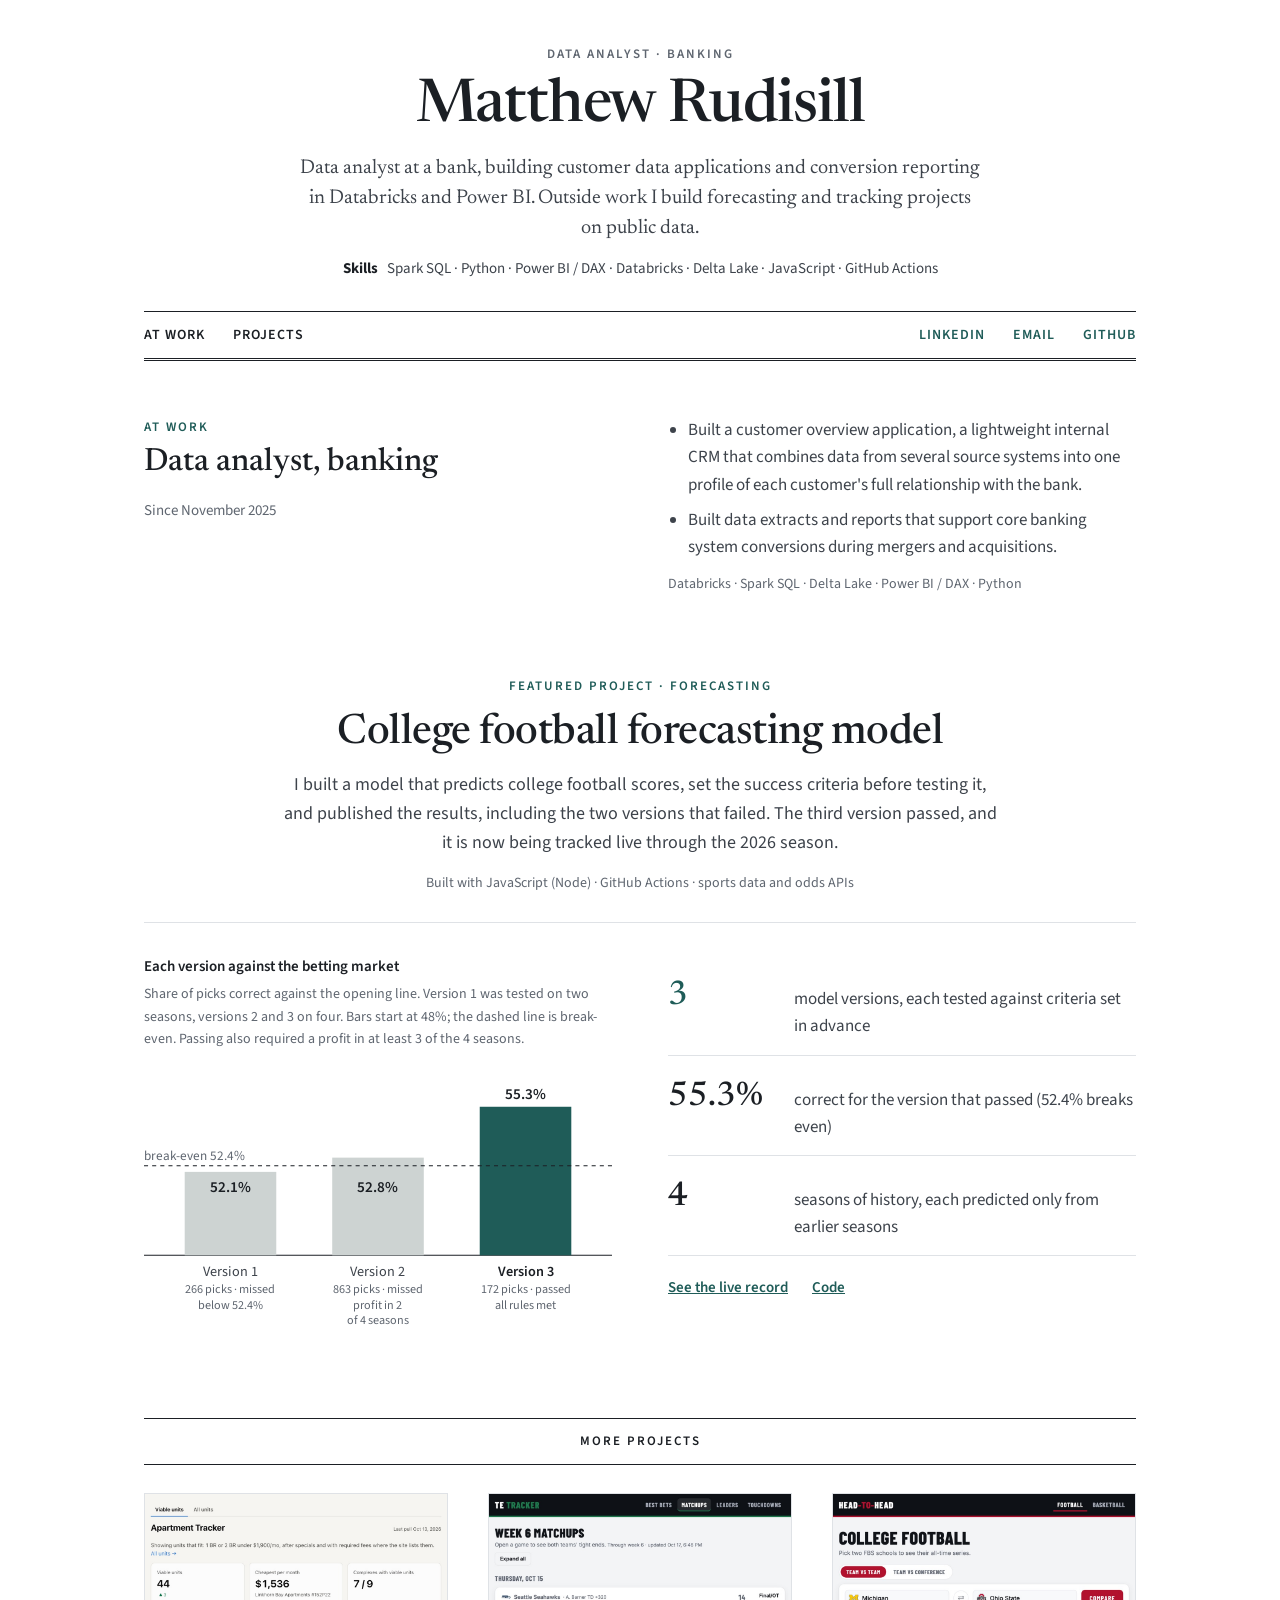
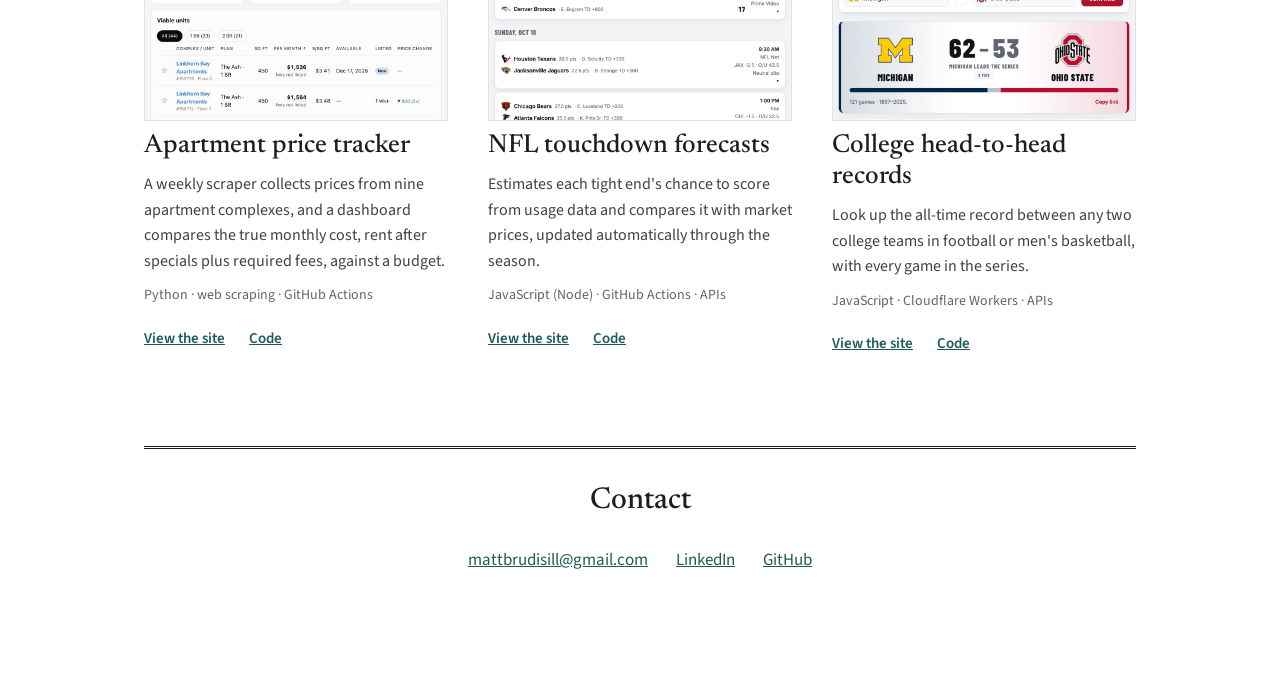
==== index.html @ 1d8e4a9b "feat(featured): link cfb-picks to its live record Co-Authored-By: Claude Opus 5.5 <noreply@anthropic" ====
<!doctype html>
<html lang="en">
<head>
  <meta charset="utf-8">
  <meta name="viewport" content="width=device-width, initial-scale=1">
  <title>Matthew Rudisill · Data analyst</title>
  <meta name="description" content="Matthew Rudisill, data analyst in banking. Spark SQL, Python, Power BI, Databricks and Delta Lake, plus forecasting and data projects built on public data.">
  <link rel="icon" href="favicon.svg" type="image/svg+xml">
  <link rel="preconnect" href="https://fonts.googleapis.com">
  <link rel="preconnect" href="https://fonts.gstatic.com" crossorigin>
  <link rel="stylesheet" href="https://fonts.googleapis.com/css2?family=Newsreader:opsz,wght@6..72,400;6..72,500&family=Source+Sans+3:wght@400;600&display=swap">
  <link rel="stylesheet" href="style.css">
</head>
<body>
  <div class="wrap">
    <header class="masthead" id="top">
      <p class="label">Data analyst · Banking</p>
      <h1>Matthew Rudisill</h1>
      <p class="lede">Data analyst at a bank, building customer data applications and conversion reporting in Databricks and Power BI. Outside work I build forecasting and tracking projects on public data.</p>
      <p class="skills"><strong>Skills</strong> Spark SQL · Python · Power BI / DAX · Databricks · Delta Lake · JavaScript · GitHub Actions</p>
      <nav class="bar-nav" aria-label="Main">
        <div class="sections">
          <a href="#work">At work</a>
          <a href="#featured">Projects</a>
        </div>
        <div class="contact-links">
          <a href="https://www.linkedin.com/in/matthew-rudisill/">LinkedIn</a>
          <a href="mailto:mattbrudisill@gmail.com">Email</a>
          <a href="https://github.com/mattrudy13">GitHub</a>
        </div>
      </nav>
    </header>

    <main>
      <section class="work" id="work">
        <div class="work-head">
          <p class="label accent">At work</p>
          <h2>Data analyst, banking</h2>
          <p class="stack">Since November 2025</p>
        </div>
        <div>
          <ul>
            <li>Built a customer overview application, a lightweight internal CRM that combines data from several source systems into one profile of each customer's full relationship with the bank.</li>
            <li>Built data extracts and reports that support core banking system conversions during mergers and acquisitions.</li>
          </ul>
          <p class="stack">Databricks · Spark SQL · Delta Lake · Power BI / DAX · Python</p>
        </div>
      </section>

      <section class="featured" id="featured">
        <div class="featured-head">
          <p class="label accent">Featured project · forecasting</p>
          <h2>College football forecasting model</h2>
          <p>I built a model that predicts college football scores, set the success criteria before testing it, and published the results, including the two versions that failed. The third version passed, and it is now being tracked live through the 2026 season.</p>
          <p class="stack">Built with JavaScript (Node) · GitHub Actions · sports data and odds APIs</p>
        </div>

        <div class="featured-body">
          <figure>
            <figcaption>Each version against the betting market</figcaption>
            <p class="chart-note">Share of picks correct against the opening line. Version 1 was tested on two seasons, versions 2 and 3 on four. Bars start at 48%; the dashed line is break-even. Passing also required a profit in at least 3 of the 4 seasons.</p>
            <!-- Bar heights: 20 px per percentage point above 48%, from a baseline at y=190. -->
            <svg class="chart" viewBox="0 0 460 262" width="100%" role="img" aria-label="Bar chart: version 1 52.1 percent on 266 picks, missed for falling below 52.4 percent. Version 2 52.8 percent on 863 picks, missed for a profit in only 2 of 4 seasons. Version 3 55.3 percent on 172 picks, passed. Break-even is 52.4 percent.">
              <line class="axis" x1="0" y1="190" x2="460" y2="190"></line>
              <rect class="missed" x="40" y="108" width="90" height="82"></rect>
              <rect class="missed" x="185" y="94" width="90" height="96"></rect>
              <rect class="passed" x="330" y="44" width="90" height="146"></rect>
              <line class="even" x1="0" y1="102" x2="460" y2="102"></line>
              <text class="note" x="0" y="96">break-even 52.4%</text>
              <text class="val" x="85" y="128" text-anchor="middle">52.1%</text>
              <text class="val" x="230" y="128" text-anchor="middle">52.8%</text>
              <text class="val" x="375" y="36" text-anchor="middle">55.3%</text>
              <text class="name" x="85" y="210" text-anchor="middle">Version 1</text>
              <text class="name" x="230" y="210" text-anchor="middle">Version 2</text>
              <text class="name on" x="375" y="210" text-anchor="middle">Version 3</text>
              <text class="sub" x="85" y="227" text-anchor="middle">266 picks · missed</text>
              <text class="sub" x="230" y="227" text-anchor="middle">863 picks · missed</text>
              <text class="sub" x="375" y="227" text-anchor="middle">172 picks · passed</text>
              <text class="sub" x="85" y="243" text-anchor="middle">below 52.4%</text>
              <text class="sub" x="230" y="243" text-anchor="middle">profit in 2</text>
              <text class="sub" x="230" y="258" text-anchor="middle">of 4 seasons</text>
              <text class="sub" x="375" y="243" text-anchor="middle">all rules met</text>
            </svg>
          </figure>
          <div>
            <ul class="facts">
              <li><b>3</b><span>model versions, each tested against criteria set in advance</span></li>
              <li><b>55.3%</b><span>correct for the version that passed (52.4% breaks even)</span></li>
              <li><b>4</b><span>seasons of history, each predicted only from earlier seasons</span></li>
            </ul>
            <div class="links">
              <a href="https://mattrudy13.github.io/cfb-picks/">See the live record</a>
              <a href="https://github.com/mattrudy13/cfb-picks">Code</a>
            </div>
          </div>
        </div>
      </section>

      <section class="projects" id="projects">
        <h2 class="label rule-title">More projects</h2>
        <div class="cards">
          <article class="card">
            <a class="shot" href="https://mattrudy13.github.io/apartments/"><img src="img/apartments.jpg" width="1000" height="750" loading="lazy" alt="Apartment tracker dashboard listing units under budget, cheapest first"></a>
            <h3>Apartment price tracker</h3>
            <p>A weekly scraper collects prices from nine apartment complexes, and a dashboard compares the true monthly cost, rent after specials plus required fees, against a budget.</p>
            <p class="stack">Python · web scraping · GitHub Actions</p>
            <div class="links">
              <a href="https://mattrudy13.github.io/apartments/">View the site</a>
              <a href="https://github.com/mattrudy13/apartments">Code</a>
            </div>
          </article>

          <article class="card">
            <a class="shot" href="https://mattrudy13.github.io/te-tracker/"><img src="img/te-tracker.jpg" width="1000" height="750" loading="lazy" alt="NFL matchups page with each game's tight ends and kickoff details"></a>
            <h3>NFL touchdown forecasts</h3>
            <p>Estimates each tight end's chance to score from usage data and compares it with market prices, updated automatically through the season.</p>
            <p class="stack">JavaScript (Node) · GitHub Actions · APIs</p>
            <div class="links">
              <a href="https://mattrudy13.github.io/te-tracker/">View the site</a>
              <a href="https://github.com/mattrudy13/te-tracker">Code</a>
            </div>
          </article>

          <article class="card">
            <a class="shot" href="https://mattrudy13.github.io/h2h/"><img src="img/h2h.jpg" width="1000" height="750" loading="lazy" alt="Michigan vs Ohio State all-time series: Michigan leads 62–53 with 6 ties"></a>
            <h3>College head-to-head records</h3>
            <p>Look up the all-time record between any two college teams in football or men's basketball, with every game in the series.</p>
            <p class="stack">JavaScript · Cloudflare Workers · APIs</p>
            <div class="links">
              <a href="https://mattrudy13.github.io/h2h/">View the site</a>
              <a href="https://github.com/mattrudy13/h2h">Code</a>
            </div>
          </article>
        </div>
      </section>

      <section class="contact" id="contact">
        <h2>Contact</h2>
        <div class="links">
          <a href="mailto:mattbrudisill@gmail.com">mattbrudisill@gmail.com</a>
          <a href="https://www.linkedin.com/in/matthew-rudisill/">LinkedIn</a>
          <a href="https://github.com/mattrudy13">GitHub</a>
        </div>
      </section>
    </main>
  </div>
</body>
</html>
---- style.css ----
/* Shared styles. "Masthead" direction (picked from mockups on 2026-10-17): white page, Newsreader
   serif for the name and headings, Source Sans 3 for body text, one deep green accent. Light only:
   the page is aimed at recruiters, and the dark versions read as too "techy". */

:root {
  --bg: #ffffff;
  --fg: #1b1f24;
  --body: #3d434b;
  --muted: #5f6670;
  --line: #dfe2e6;
  --bar: #cdd3d2;
  --shot-bg: #f1f3f3;
  --accent: #1f5c58;
  --accent-hover: #123c39;
  --serif: "Newsreader", Georgia, "Times New Roman", serif;
  --sans: "Source Sans 3", -apple-system, BlinkMacSystemFont, "Segoe UI", sans-serif;
}

* { box-sizing: border-box; }
html { -webkit-text-size-adjust: 100%; scroll-behavior: smooth; }
body { margin: 0; background: var(--bg); color: var(--fg); font-family: var(--sans); font-size: 17px; line-height: 1.6; }
a { color: var(--accent); }
a:hover { color: var(--accent-hover); }
img { display: block; max-width: 100%; height: auto; }
.wrap { max-width: 1040px; margin: 0 auto; padding: 0 24px; }

.label { margin: 0; font-size: 13px; font-weight: 600; letter-spacing: 2px; text-transform: uppercase; color: var(--muted); }
.label.accent { color: var(--accent); }
.links { display: flex; flex-wrap: wrap; gap: 0 24px; font-size: 15px; font-weight: 600; }
.links a { padding: 10px 0; }
.stack { margin: 0; font-size: 14px; color: var(--muted); }

/* ---- Masthead ---- */
.masthead { padding-top: 44px; display: flex; flex-direction: column; align-items: center; gap: 12px; text-align: center; }
h1 { margin: 0; font-family: var(--serif); font-size: 60px; line-height: 1; font-weight: 500; letter-spacing: -1.2px; }
.lede { margin: 4px 0 0; max-width: 680px; font-family: var(--serif); font-size: 20px; line-height: 1.5; color: var(--body); }
.skills { margin: 2px 0 0; max-width: 760px; font-size: 15px; color: var(--body); }
.skills strong { color: var(--fg); margin-right: 6px; }
.bar-nav { margin-top: 18px; width: 100%; display: flex; flex-wrap: wrap; justify-content: space-between; border-top: 1px solid var(--fg); border-bottom: 3px double var(--fg); font-size: 14px; font-weight: 600; letter-spacing: 1px; text-transform: uppercase; }
.bar-nav div { display: flex; flex-wrap: wrap; }
.bar-nav a { padding: 12px 14px; text-decoration: none; }
.bar-nav .sections a { color: var(--fg); }
.bar-nav .sections a:first-child { padding-left: 0; }
.bar-nav .contact-links a:last-child { padding-right: 0; }

main { padding: 56px 0 96px; display: flex; flex-direction: column; gap: 80px; }
h2 { margin: 0; font-family: var(--serif); font-weight: 500; }
h3 { margin: 0; font-family: var(--serif); font-size: 26px; line-height: 1.2; font-weight: 500; }

/* ---- At work ---- */
.work { display: grid; grid-template-columns: repeat(auto-fit, minmax(280px, 1fr)); gap: 16px 56px; }
.work-head { display: flex; flex-direction: column; gap: 6px; }
.work h2 { font-size: 32px; line-height: 1.15; }
.work-head .stack { font-size: 15px; }
.work ul { margin: 0; padding-left: 20px; display: flex; flex-direction: column; gap: 8px; color: var(--body); }
.work .stack { margin-top: 12px; }

/* ---- Featured project ---- */
.featured { display: flex; flex-direction: column; gap: 28px; }
.featured-head { display: flex; flex-direction: column; align-items: center; gap: 14px; text-align: center; }
.featured h2 { max-width: 820px; font-size: 42px; line-height: 1.12; letter-spacing: -0.5px; }
.featured-head p:not(.label):not(.stack) { margin: 0; max-width: 720px; font-size: 18px; color: var(--body); }
.featured-head .stack { font-size: 14px; color: var(--muted); }
.featured-body { display: grid; grid-template-columns: repeat(auto-fit, minmax(300px, 1fr)); gap: 32px 56px; align-items: start; border-top: 1px solid var(--line); padding-top: 32px; }
figure { margin: 0; }
figcaption { font-size: 15px; font-weight: 600; }
.chart-note { margin: 4px 0 12px; font-size: 14px; color: var(--muted); }
.chart text { font-family: var(--sans); }
.chart .axis, .chart .even { stroke: var(--fg); }
.chart .even { stroke-dasharray: 4 4; }
.chart .missed { fill: var(--bar); }
.chart .passed { fill: var(--accent); }
.chart .val { fill: var(--fg); font-size: 15px; font-weight: 600; }
.chart .name { fill: var(--body); font-size: 14px; }
.chart .name.on { fill: var(--fg); font-weight: 600; }
.chart .sub { fill: var(--muted); font-size: 12px; }
.chart .note { fill: var(--muted); font-size: 13px; }
.facts { margin: 0; padding: 0; list-style: none; }
.facts li { display: flex; align-items: baseline; gap: 16px; padding: 14px 0; border-bottom: 1px solid var(--line); color: var(--body); }
.facts b { flex: 0 0 110px; font-family: var(--serif); font-size: 34px; font-weight: 500; color: var(--fg); }
.facts li:first-child b { color: var(--accent); }
.featured-body .links { padding-top: 10px; }

/* ---- More projects ---- */
.projects { display: flex; flex-direction: column; gap: 28px; }
.rule-title { text-align: center; border-top: 1px solid var(--fg); border-bottom: 1px solid var(--fg); padding: 12px 0; font-family: var(--sans); color: var(--fg); }
.cards { display: grid; grid-template-columns: repeat(auto-fit, minmax(260px, 1fr)); gap: 40px; }
.card { display: flex; flex-direction: column; gap: 10px; }
.card p { margin: 0; }
.card > p:not(.stack) { font-size: 16px; color: var(--body); }
.shot { display: block; aspect-ratio: 4 / 3; overflow: hidden; background: var(--shot-bg); border: 1px solid var(--line); }
.shot img { width: 100%; height: 100%; object-fit: cover; object-position: top; }

/* ---- Contact ---- */
.contact { border-top: 3px double var(--fg); padding-top: 28px; display: flex; flex-direction: column; align-items: center; gap: 12px; text-align: center; }
.contact h2 { font-size: 30px; }
.contact .links { justify-content: center; font-size: 17px; font-weight: 400; gap: 4px 28px; }

@media (max-width: 640px) {
  .masthead { padding-top: 32px; }
  h1 { font-size: 42px; }
  .lede { font-size: 18px; }
  .bar-nav { justify-content: center; }
  .bar-nav .sections a:first-child { padding-left: 14px; }
  .bar-nav .contact-links a:last-child { padding-right: 14px; }
  main { padding-top: 44px; gap: 64px; }
  .featured h2 { font-size: 32px; }
  .facts b { flex-basis: 90px; font-size: 28px; }
}
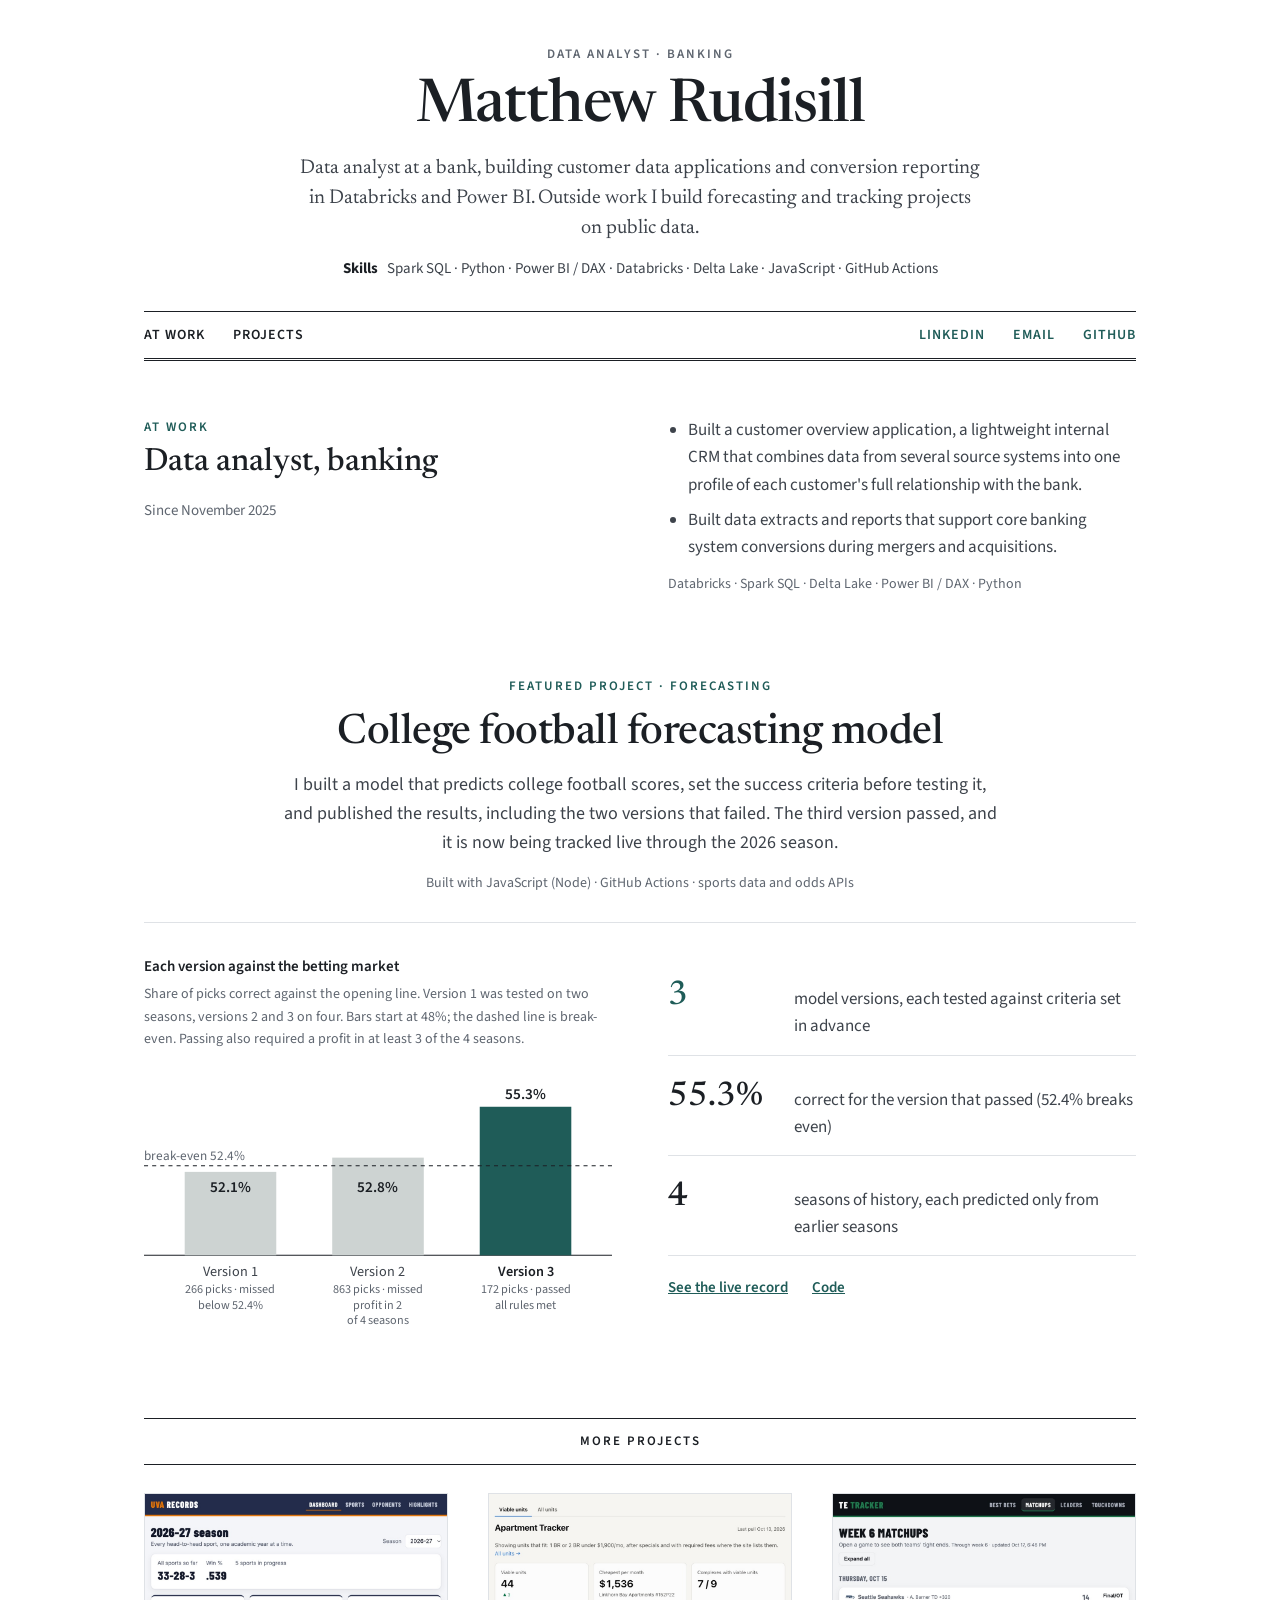
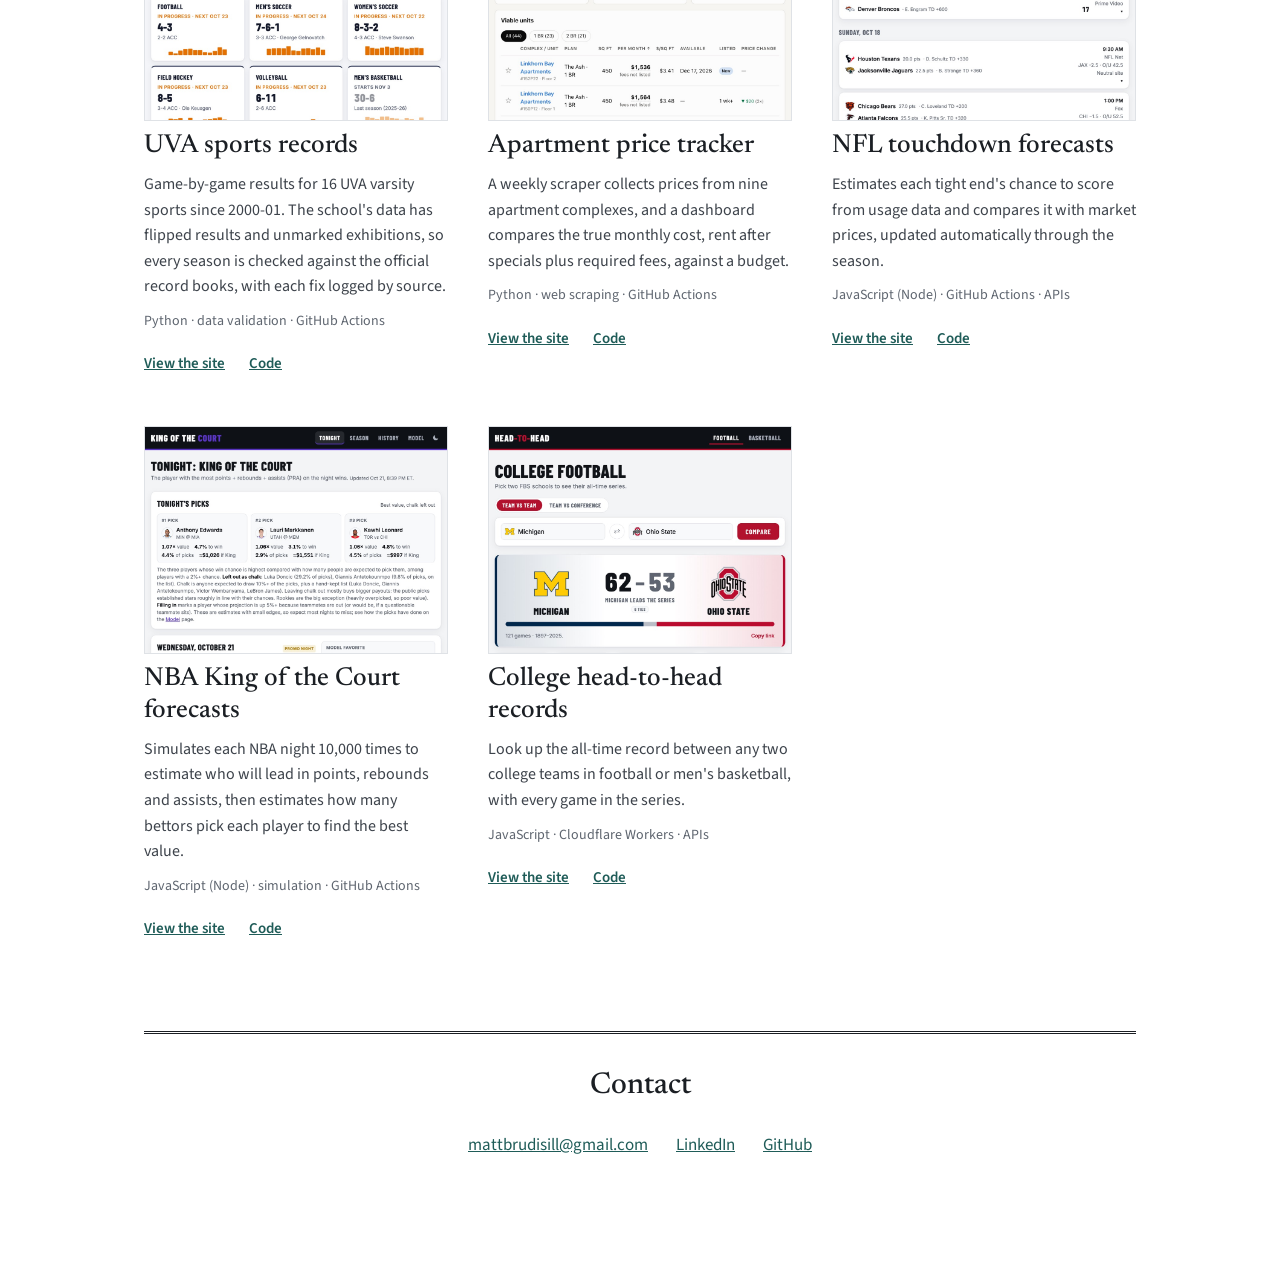
==== commit 3a7eaf90: "feat(projects): add uva records and kotc cards uva-records leads the cards because its record-book r" ====
--- a/index.html
+++ b/index.html
@@ -100,6 +100,17 @@
         <h2 class="label rule-title">More projects</h2>
         <div class="cards">
           <article class="card">
+            <a class="shot" href="https://mattrudy13.github.io/uva-records/"><img src="img/uva-records.jpg" width="1000" height="750" loading="lazy" alt="UVA Records dashboard for the 2026-27 season: the all-sports record and a card per sport with its record and win chart"></a>
+            <h3>UVA sports records</h3>
+            <p>Game-by-game results for 16 UVA varsity sports since 2000-01. The school's data has flipped results and unmarked exhibitions, so every season is checked against the official record books, with each fix logged by source.</p>
+            <p class="stack">Python · data validation · GitHub Actions</p>
+            <div class="links">
+              <a href="https://mattrudy13.github.io/uva-records/">View the site</a>
+              <a href="https://github.com/mattrudy13/uva-records">Code</a>
+            </div>
+          </article>
+
+          <article class="card">
             <a class="shot" href="https://mattrudy13.github.io/apartments/"><img src="img/apartments.jpg" width="1000" height="750" loading="lazy" alt="Apartment tracker dashboard listing units under budget, cheapest first"></a>
             <h3>Apartment price tracker</h3>
             <p>A weekly scraper collects prices from nine apartment complexes, and a dashboard compares the true monthly cost, rent after specials plus required fees, against a budget.</p>
@@ -118,6 +129,17 @@
             <div class="links">
               <a href="https://mattrudy13.github.io/te-tracker/">View the site</a>
               <a href="https://github.com/mattrudy13/te-tracker">Code</a>
+            </div>
+          </article>
+
+          <article class="card">
+            <a class="shot" href="https://mattrudy13.github.io/kotc-tracker/"><img src="img/kotc-tracker.jpg" width="1000" height="750" loading="lazy" alt="King of the Court page showing the night's top three value picks with each player's win chance and share of picks"></a>
+            <h3>NBA King of the Court forecasts</h3>
+            <p>Simulates each NBA night 10,000 times to estimate who will lead in points, rebounds and assists, then estimates how many bettors pick each player to find the best value.</p>
+            <p class="stack">JavaScript (Node) · simulation · GitHub Actions</p>
+            <div class="links">
+              <a href="https://mattrudy13.github.io/kotc-tracker/">View the site</a>
+              <a href="https://github.com/mattrudy13/kotc-tracker">Code</a>
             </div>
           </article>
 
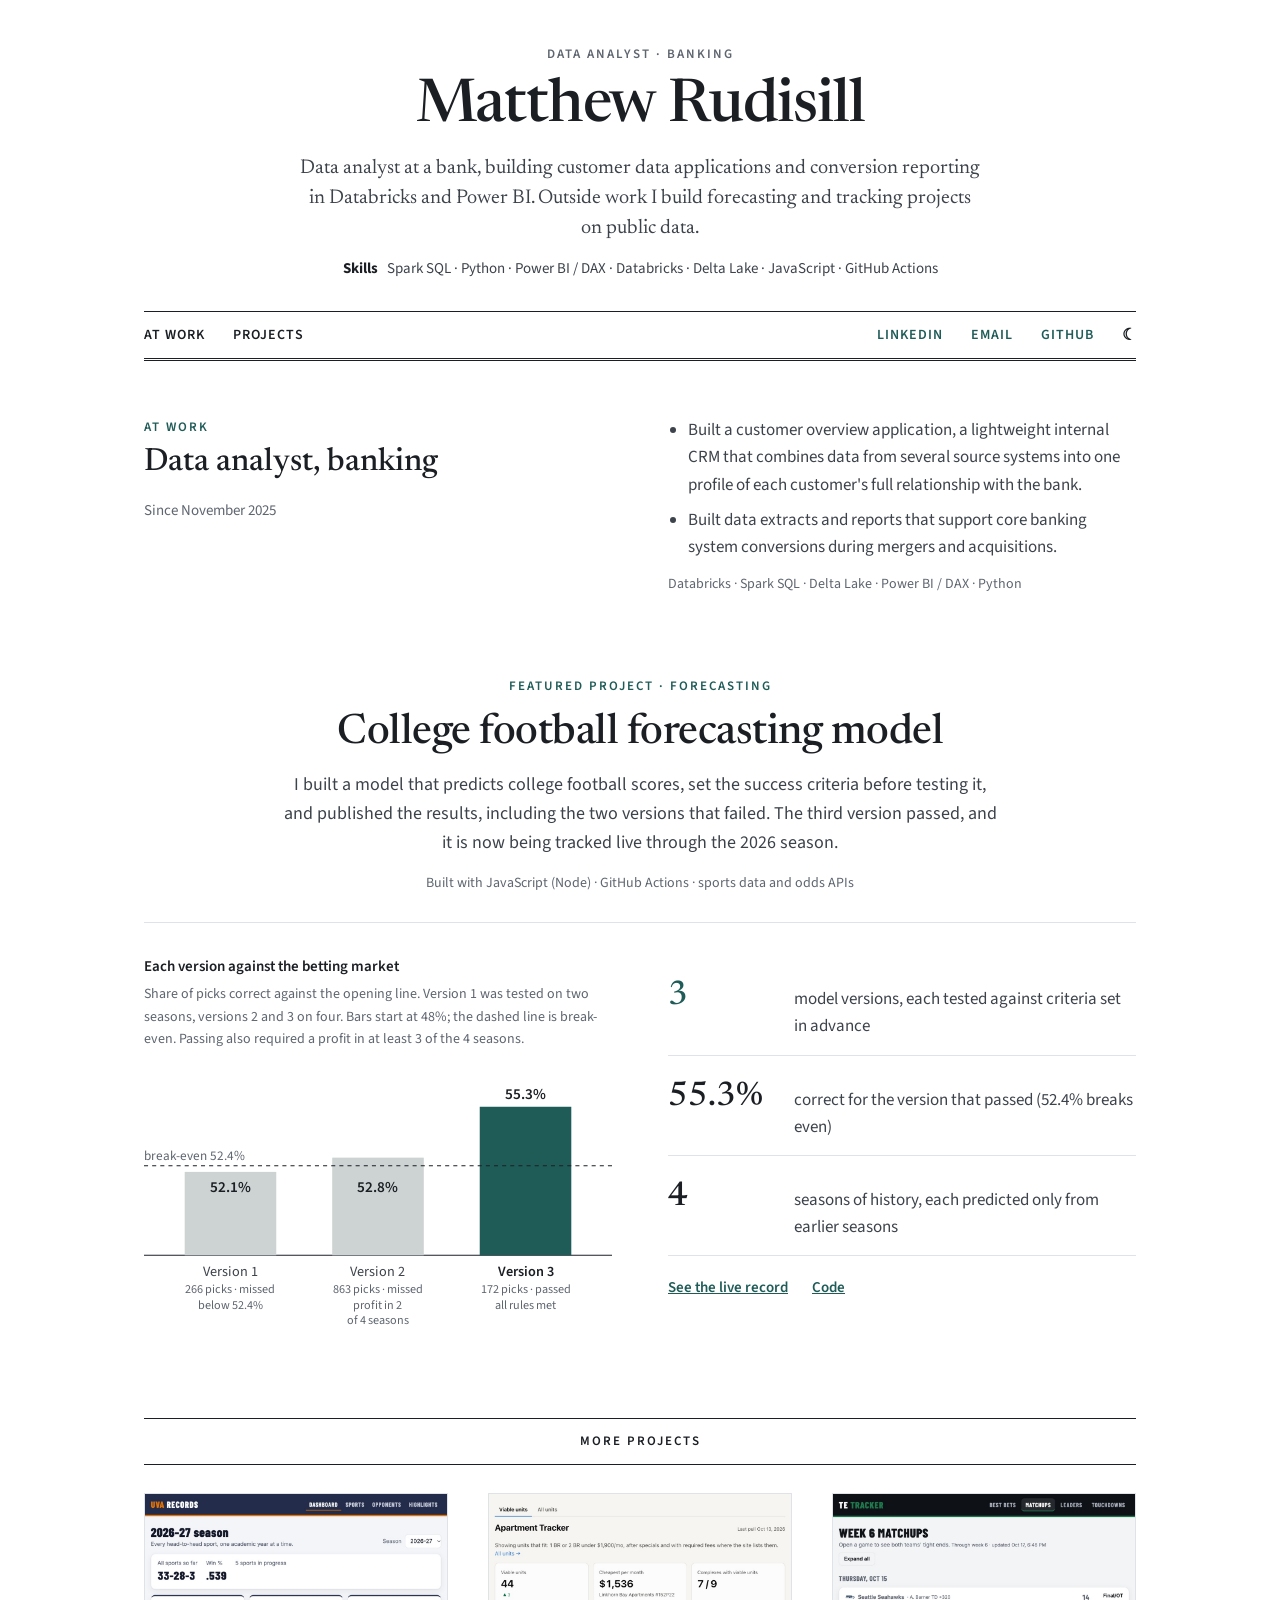
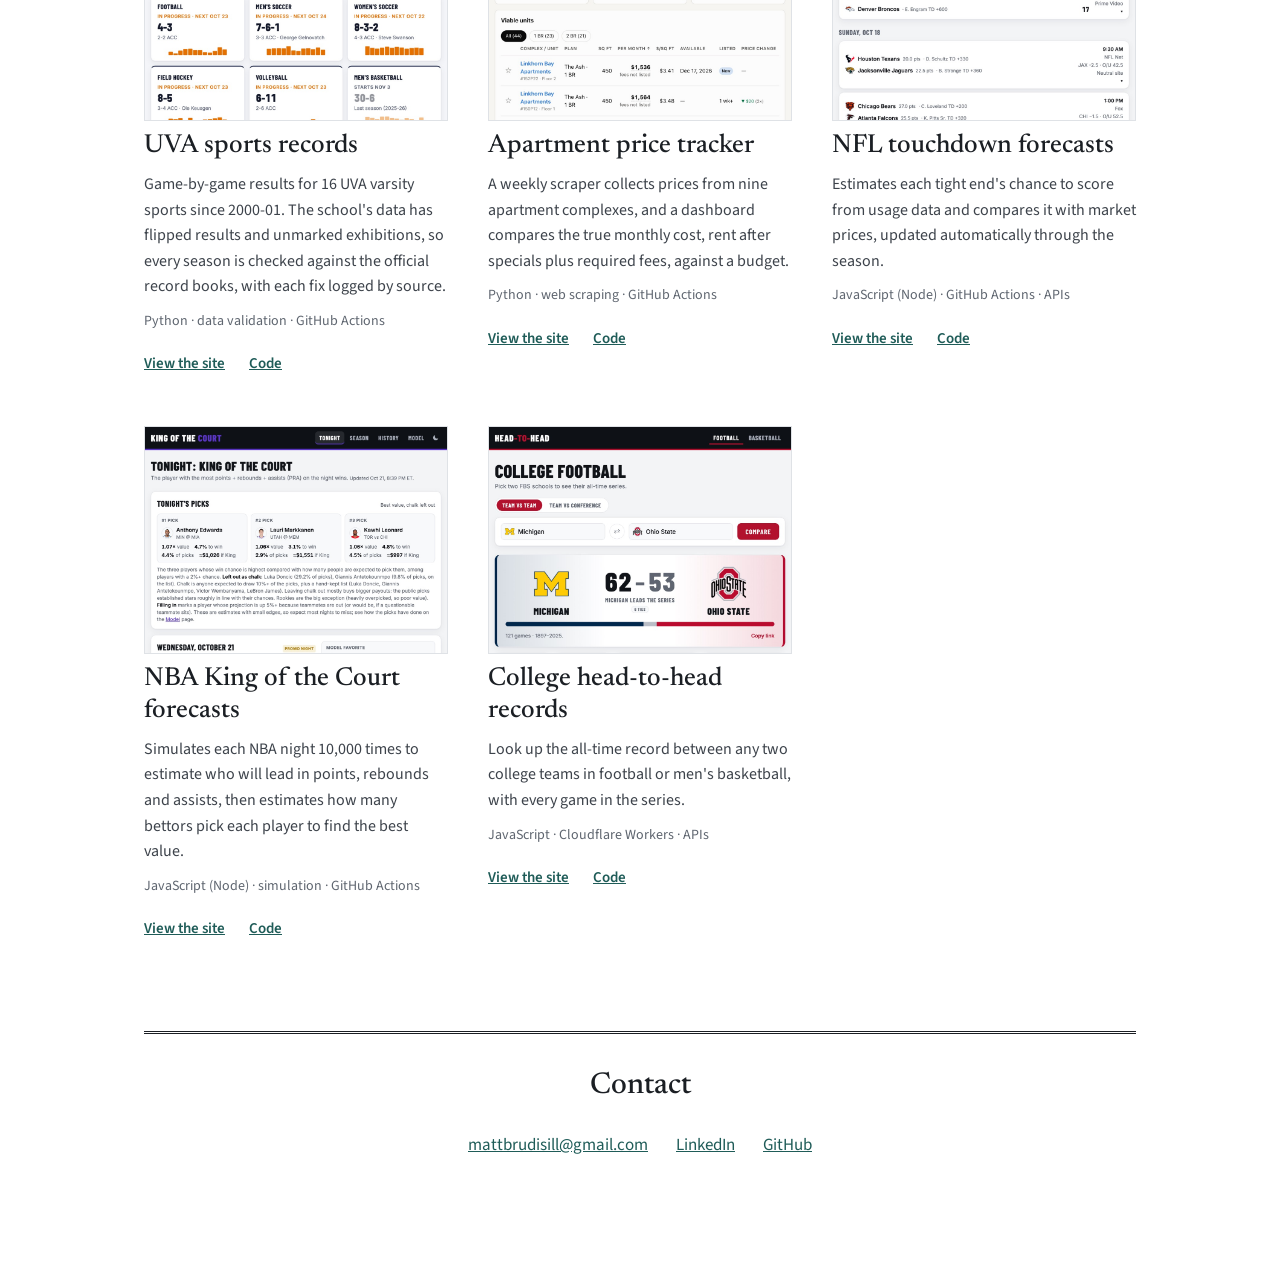
==== commit 3e7d4992: "feat(style): add a dark/light toggle The toggle overrides the system setting and is remembered in th" ====
--- a/index.html
+++ b/index.html
@@ -10,6 +10,10 @@
   <link rel="preconnect" href="https://fonts.gstatic.com" crossorigin>
   <link rel="stylesheet" href="https://fonts.googleapis.com/css2?family=Newsreader:opsz,wght@6..72,400;6..72,500&family=Source+Sans+3:wght@400;600&display=swap">
   <link rel="stylesheet" href="style.css">
+  <script>
+    // Apply a saved theme before the page paints, so a visitor who picked one doesn't see a flash of the other.
+    try { const t = localStorage.getItem("portfolio:theme"); if (t) document.documentElement.dataset.theme = t; } catch {}
+  </script>
 </head>
 <body>
   <div class="wrap">
@@ -27,6 +31,7 @@
           <a href="https://www.linkedin.com/in/matthew-rudisill/">LinkedIn</a>
           <a href="mailto:mattbrudisill@gmail.com">Email</a>
           <a href="https://github.com/mattrudy13">GitHub</a>
+          <button type="button" class="theme-btn" id="theme" hidden></button>
         </div>
       </nav>
     </header>
@@ -166,5 +171,28 @@
       </section>
     </main>
   </div>
+  <script>
+    // Theme toggle: follows the system until the visitor picks one, then remembers it in this browser.
+    (() => {
+      const root = document.documentElement;
+      const button = document.getElementById("theme");
+      const current = () => root.dataset.theme ?? (matchMedia("(prefers-color-scheme: dark)").matches ? "dark" : "light");
+      const label = () => {
+        const dark = current() === "dark";
+        button.textContent = dark ? "☀" : "☾";
+        button.setAttribute("aria-label", dark ? "Switch to light mode" : "Switch to dark mode");
+      };
+      button.addEventListener("click", () => {
+        const next = current() === "dark" ? "light" : "dark";
+        root.dataset.theme = next;
+        try { localStorage.setItem("portfolio:theme", next); } catch {}
+        label();
+      });
+      // Keep the icon right if the system setting changes while no choice is saved.
+      matchMedia("(prefers-color-scheme: dark)").addEventListener("change", label);
+      label();
+      button.hidden = false;
+    })();
+  </script>
 </body>
 </html>
--- a/style.css
+++ b/style.css
@@ -1,8 +1,11 @@
 /* Shared styles. "Masthead" direction (picked from mockups on 2026-10-17): white page, Newsreader
-   serif for the name and headings, Source Sans 3 for body text, one deep green accent. Light only:
-   the page is aimed at recruiters, and the dark versions read as too "techy". */
+   serif for the name and headings, Source Sans 3 for body text, one deep green accent. Light is the
+   design; dark (2026-10-22) follows the visitor's system setting, and the top-bar toggle overrides it
+   (saved in this browser), so the page never starts dark for someone who didn't ask for it. Dark
+   colors were checked for contrast against --bg: text 6.9:1 or better, the bars 3.2:1. */
 
 :root {
+  color-scheme: light dark;
   --bg: #ffffff;
   --fg: #1b1f24;
   --body: #3d434b;
@@ -12,9 +15,43 @@
   --shot-bg: #f1f3f3;
   --accent: #1f5c58;
   --accent-hover: #123c39;
+  --passed: var(--accent);
   --serif: "Newsreader", Georgia, "Times New Roman", serif;
   --sans: "Source Sans 3", -apple-system, BlinkMacSystemFont, "Segoe UI", sans-serif;
 }
+
+/* Dark follows the system unless the visitor picked a theme with the toggle (data-theme on <html>). */
+@media (prefers-color-scheme: dark) {
+  :root:not([data-theme="light"]) {
+    --bg: #15191c;
+    --fg: #e8eaec;
+    --body: #c4c9ce;
+    --muted: #9ba2aa;
+    --line: #2f363b;
+    --bar: #606a6d;
+    --shot-bg: #20262a;
+    --accent: #6cc3b9;
+    --accent-hover: #a3e0d8;
+    /* The light accent works for text, but as a bar fill it glows; a deeper teal keeps the passed
+       bar the strongest mark without outshining the headings. */
+    --passed: #4fa79c;
+  }
+}
+/* Same dark colors, for a visitor who picked dark on a light system. */
+:root[data-theme="dark"] {
+  color-scheme: dark;
+  --bg: #15191c;
+  --fg: #e8eaec;
+  --body: #c4c9ce;
+  --muted: #9ba2aa;
+  --line: #2f363b;
+  --bar: #606a6d;
+  --shot-bg: #20262a;
+  --accent: #6cc3b9;
+  --accent-hover: #a3e0d8;
+  --passed: #4fa79c;
+}
+:root[data-theme="light"] { color-scheme: light; }
 
 * { box-sizing: border-box; }
 html { -webkit-text-size-adjust: 100%; scroll-behavior: smooth; }
@@ -41,7 +78,10 @@
 .bar-nav a { padding: 12px 14px; text-decoration: none; }
 .bar-nav .sections a { color: var(--fg); }
 .bar-nav .sections a:first-child { padding-left: 0; }
-.bar-nav .contact-links a:last-child { padding-right: 0; }
+.bar-nav .contact-links > :last-child { padding-right: 0; }
+.theme-btn { padding: 12px 14px; border: 0; background: none; color: var(--fg); font: inherit; font-size: 16px; line-height: 1; cursor: pointer; }
+.theme-btn:hover { color: var(--accent); }
+.theme-btn:focus-visible { outline: 2px solid var(--accent); outline-offset: -4px; }
 
 main { padding: 56px 0 96px; display: flex; flex-direction: column; gap: 80px; }
 h2 { margin: 0; font-family: var(--serif); font-weight: 500; }
@@ -69,7 +109,7 @@
 .chart .axis, .chart .even { stroke: var(--fg); }
 .chart .even { stroke-dasharray: 4 4; }
 .chart .missed { fill: var(--bar); }
-.chart .passed { fill: var(--accent); }
+.chart .passed { fill: var(--passed); }
 .chart .val { fill: var(--fg); font-size: 15px; font-weight: 600; }
 .chart .name { fill: var(--body); font-size: 14px; }
 .chart .name.on { fill: var(--fg); font-weight: 600; }
@@ -102,7 +142,7 @@
   .lede { font-size: 18px; }
   .bar-nav { justify-content: center; }
   .bar-nav .sections a:first-child { padding-left: 14px; }
-  .bar-nav .contact-links a:last-child { padding-right: 14px; }
+  .bar-nav .contact-links > :last-child { padding-right: 14px; }
   main { padding-top: 44px; gap: 64px; }
   .featured h2 { font-size: 32px; }
   .facts b { flex-basis: 90px; font-size: 28px; }
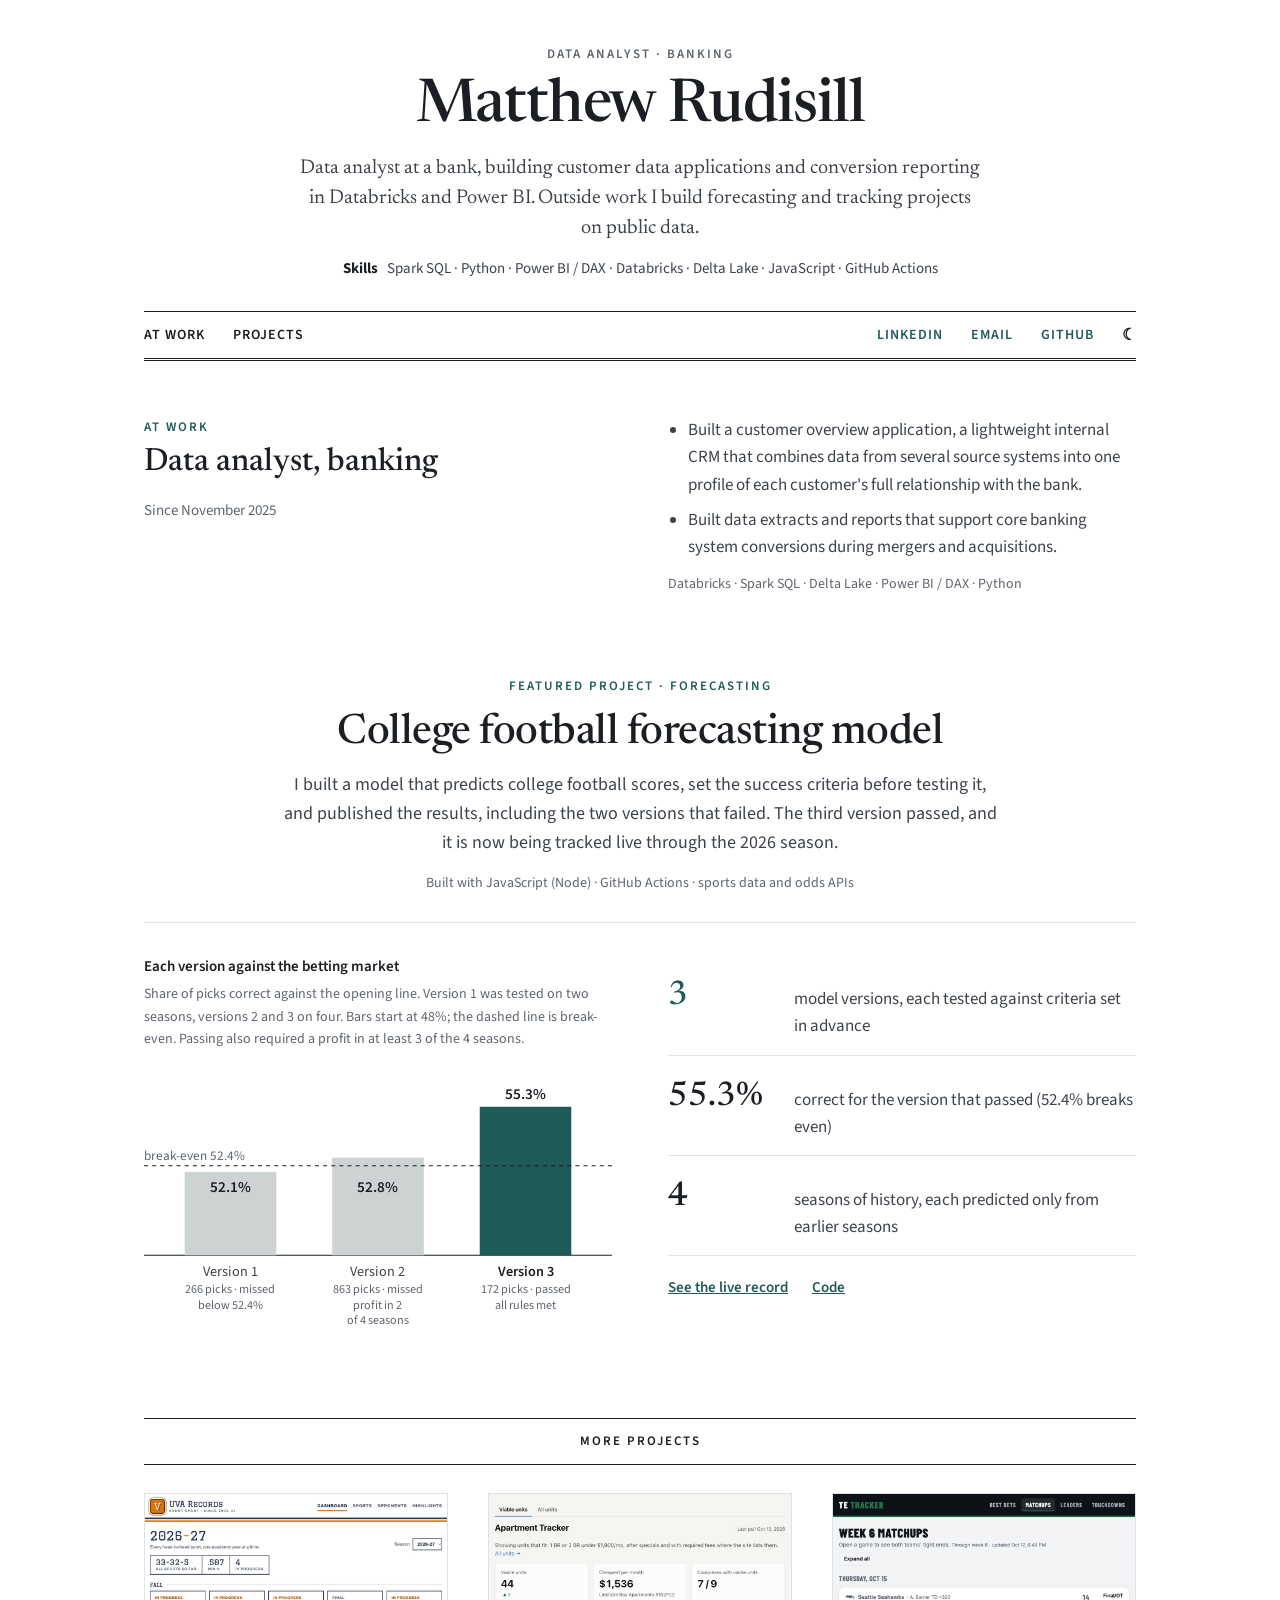
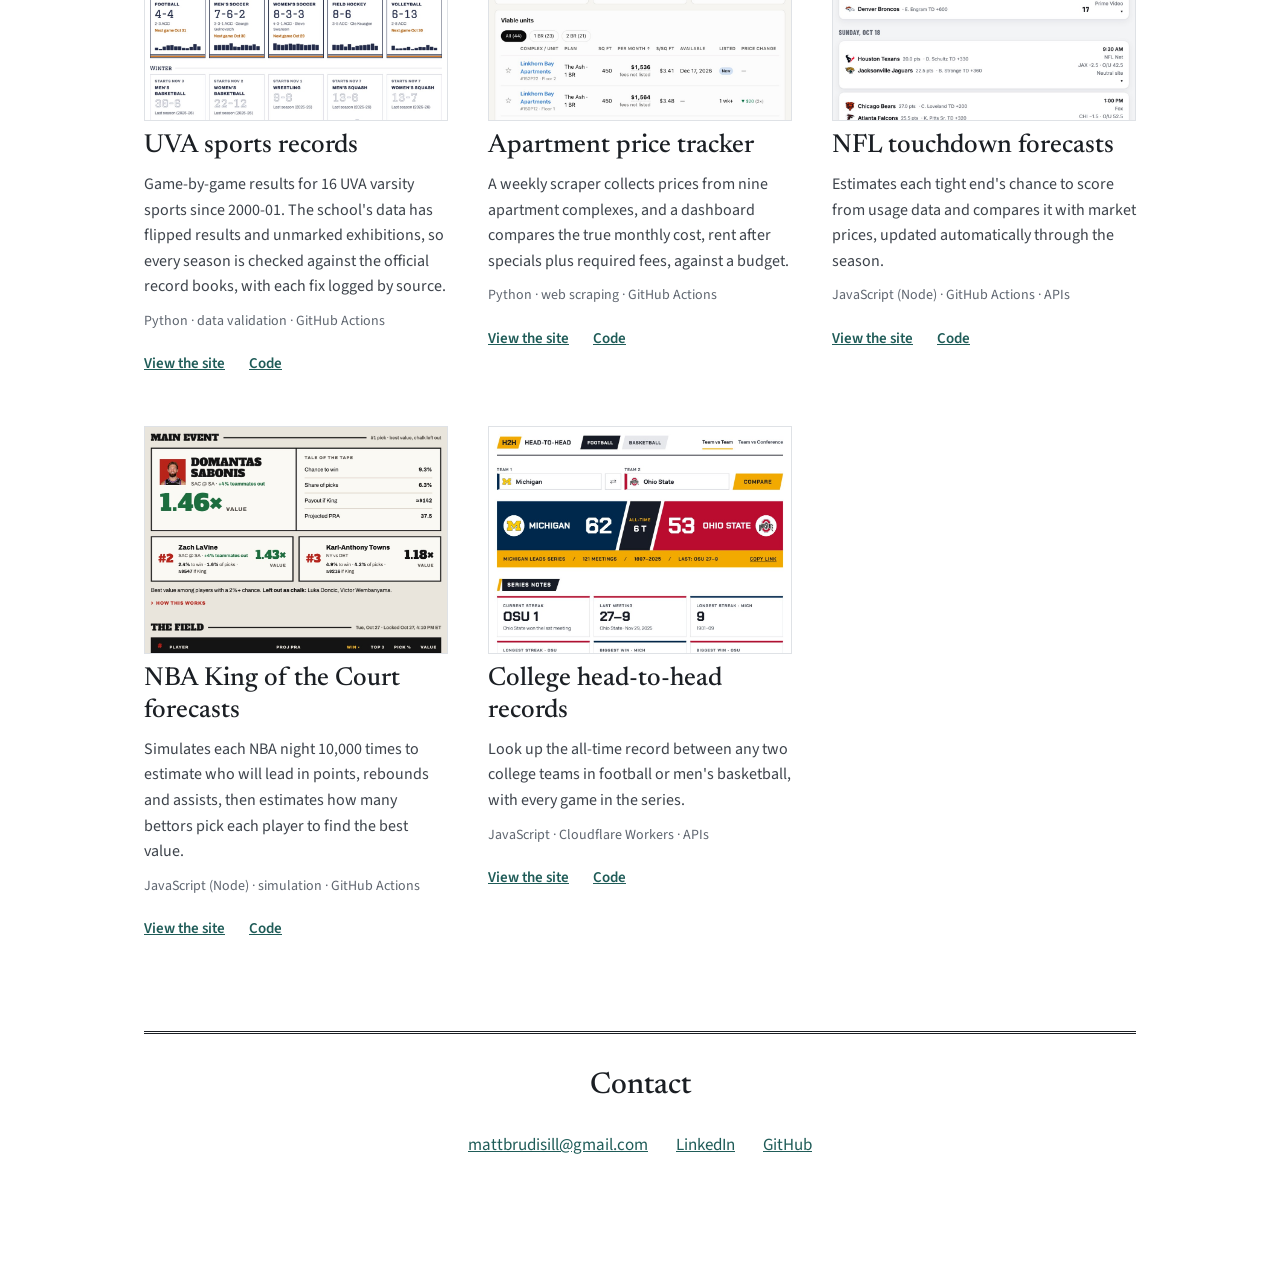
==== commit 07c3092c: "feat(projects): new uva-records screenshot after its redesign Co-Authored-By: Claude Opus 5.5 <norep" ====
--- a/index.html
+++ b/index.html
@@ -105,7 +105,7 @@
         <h2 class="label rule-title">More projects</h2>
         <div class="cards">
           <article class="card">
-            <a class="shot" href="https://mattrudy13.github.io/uva-records/"><img src="img/uva-records.jpg" width="1000" height="750" loading="lazy" alt="UVA Records dashboard for the 2026-27 season: the all-sports record and a card per sport with its record and win chart"></a>
+            <a class="shot" href="https://mattrudy13.github.io/uva-records/"><img src="img/uva-records.jpg" width="1000" height="750" loading="lazy" alt="UVA Records dashboard for the 2026-27 season: the all-sports record and a tile per sport with its record and win chart, grouped by fall, winter and spring"></a>
             <h3>UVA sports records</h3>
             <p>Game-by-game results for 16 UVA varsity sports since 2000-01. The school's data has flipped results and unmarked exhibitions, so every season is checked against the official record books, with each fix logged by source.</p>
             <p class="stack">Python · data validation · GitHub Actions</p>
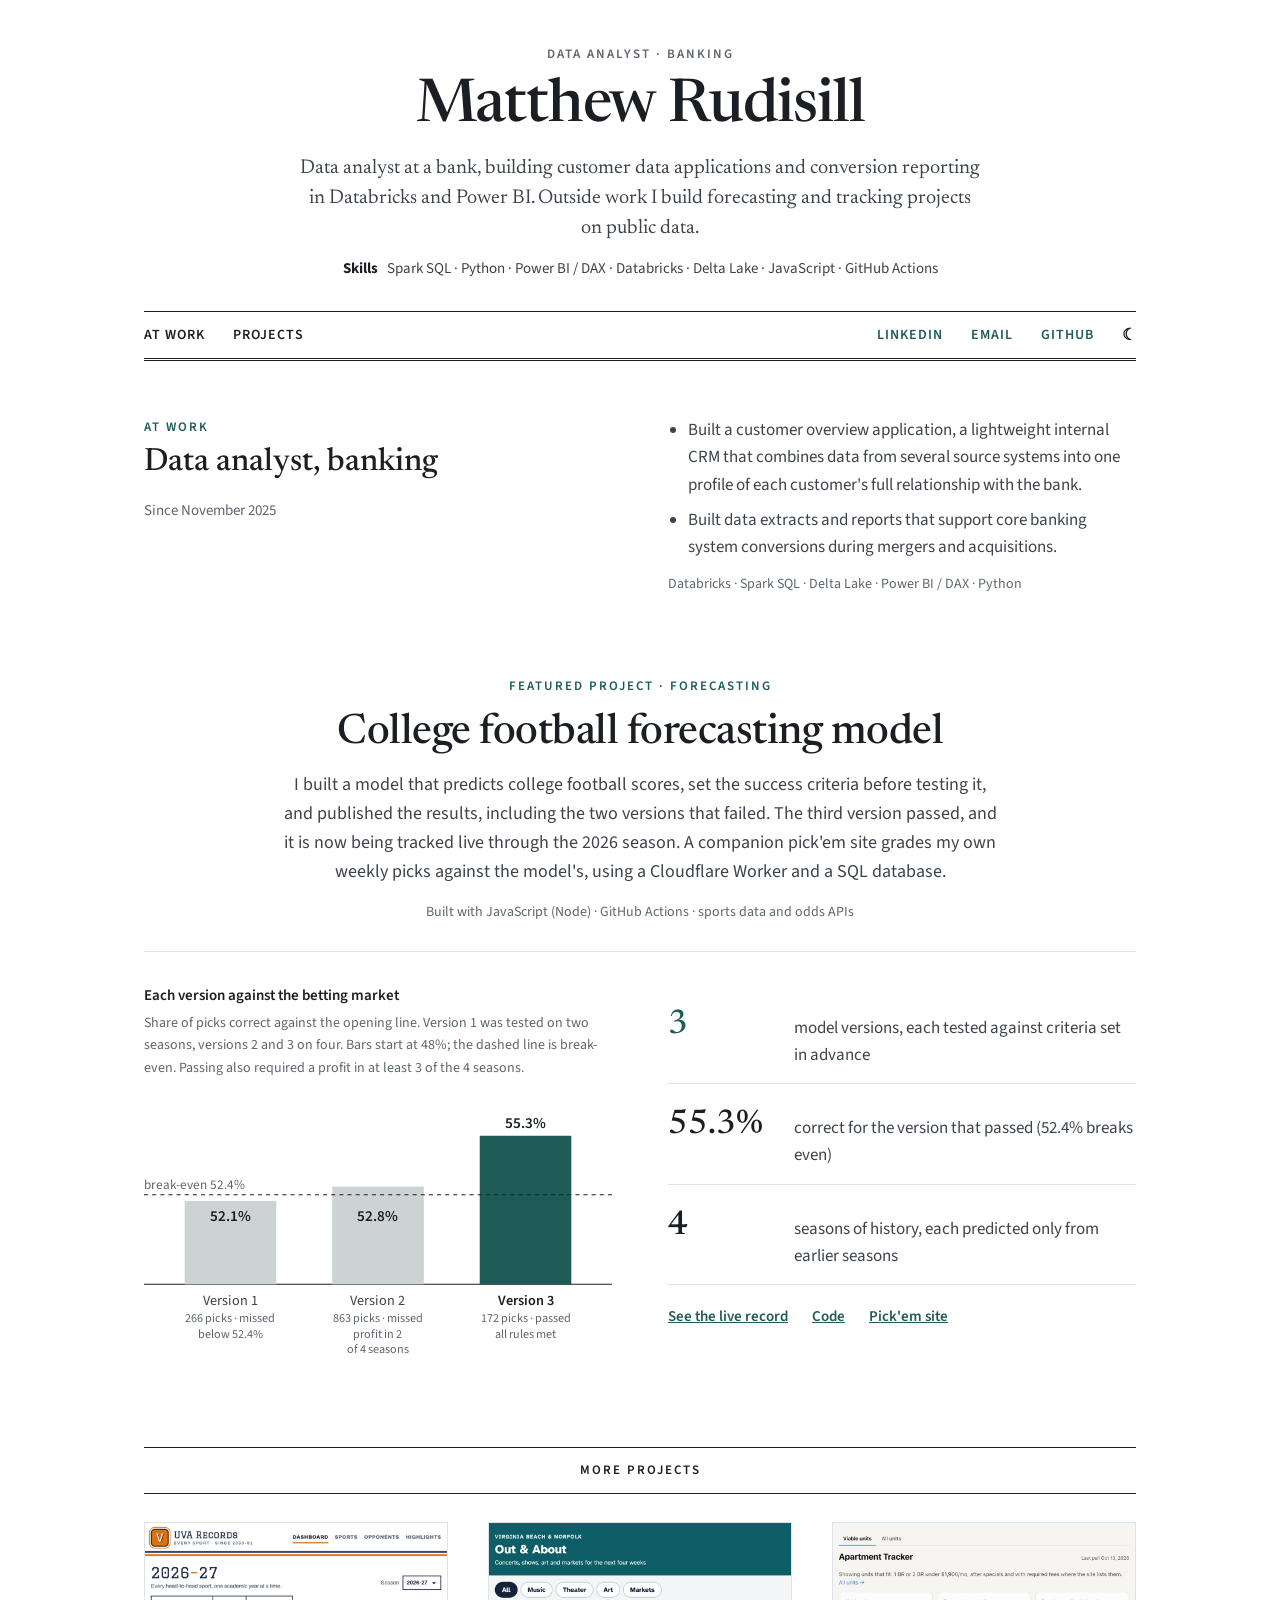
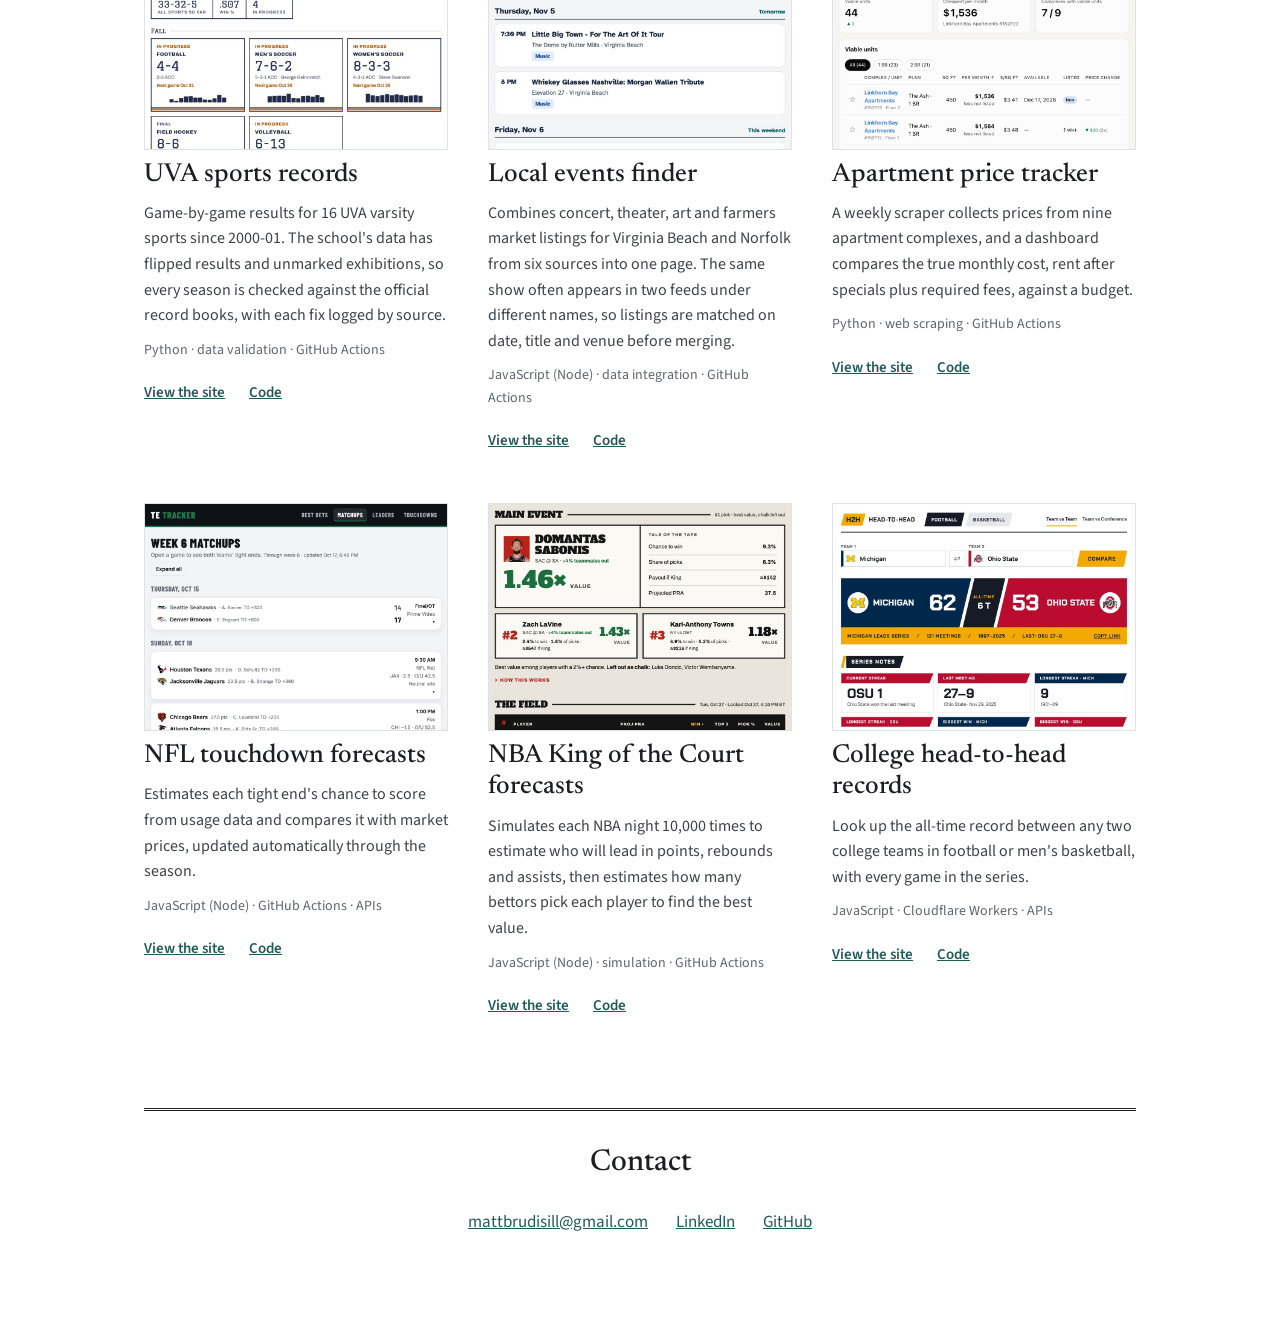
==== commit cdd245e5: "feat(projects): add the local events finder card out-and-about is the only new project with no betti" ====
--- a/index.html
+++ b/index.html
@@ -56,7 +56,7 @@
         <div class="featured-head">
           <p class="label accent">Featured project · forecasting</p>
           <h2>College football forecasting model</h2>
-          <p>I built a model that predicts college football scores, set the success criteria before testing it, and published the results, including the two versions that failed. The third version passed, and it is now being tracked live through the 2026 season.</p>
+          <p>I built a model that predicts college football scores, set the success criteria before testing it, and published the results, including the two versions that failed. The third version passed, and it is now being tracked live through the 2026 season. A companion pick'em site grades my own weekly picks against the model's, using a Cloudflare Worker and a SQL database.</p>
           <p class="stack">Built with JavaScript (Node) · GitHub Actions · sports data and odds APIs</p>
         </div>
 
@@ -96,6 +96,7 @@
             <div class="links">
               <a href="https://mattrudy13.github.io/cfb-picks/">See the live record</a>
               <a href="https://github.com/mattrudy13/cfb-picks">Code</a>
+              <a href="https://mattrudy13.github.io/beat-the-model/">Pick'em site</a>
             </div>
           </div>
         </div>
@@ -112,6 +113,17 @@
             <div class="links">
               <a href="https://mattrudy13.github.io/uva-records/">View the site</a>
               <a href="https://github.com/mattrudy13/uva-records">Code</a>
+            </div>
+          </article>
+
+          <article class="card">
+            <a class="shot" href="https://mattrudy13.github.io/out-and-about/"><img src="img/out-and-about.jpg" width="1000" height="750" loading="lazy" alt="Out &amp; About events page: filters for music, theater, art and markets, then the next day's concerts with time, venue and city"></a>
+            <h3>Local events finder</h3>
+            <p>Combines concert, theater, art and farmers market listings for Virginia Beach and Norfolk from six sources into one page. The same show often appears in two feeds under different names, so listings are matched on date, title and venue before merging.</p>
+            <p class="stack">JavaScript (Node) · data integration · GitHub Actions</p>
+            <div class="links">
+              <a href="https://mattrudy13.github.io/out-and-about/">View the site</a>
+              <a href="https://github.com/mattrudy13/out-and-about">Code</a>
             </div>
           </article>
 
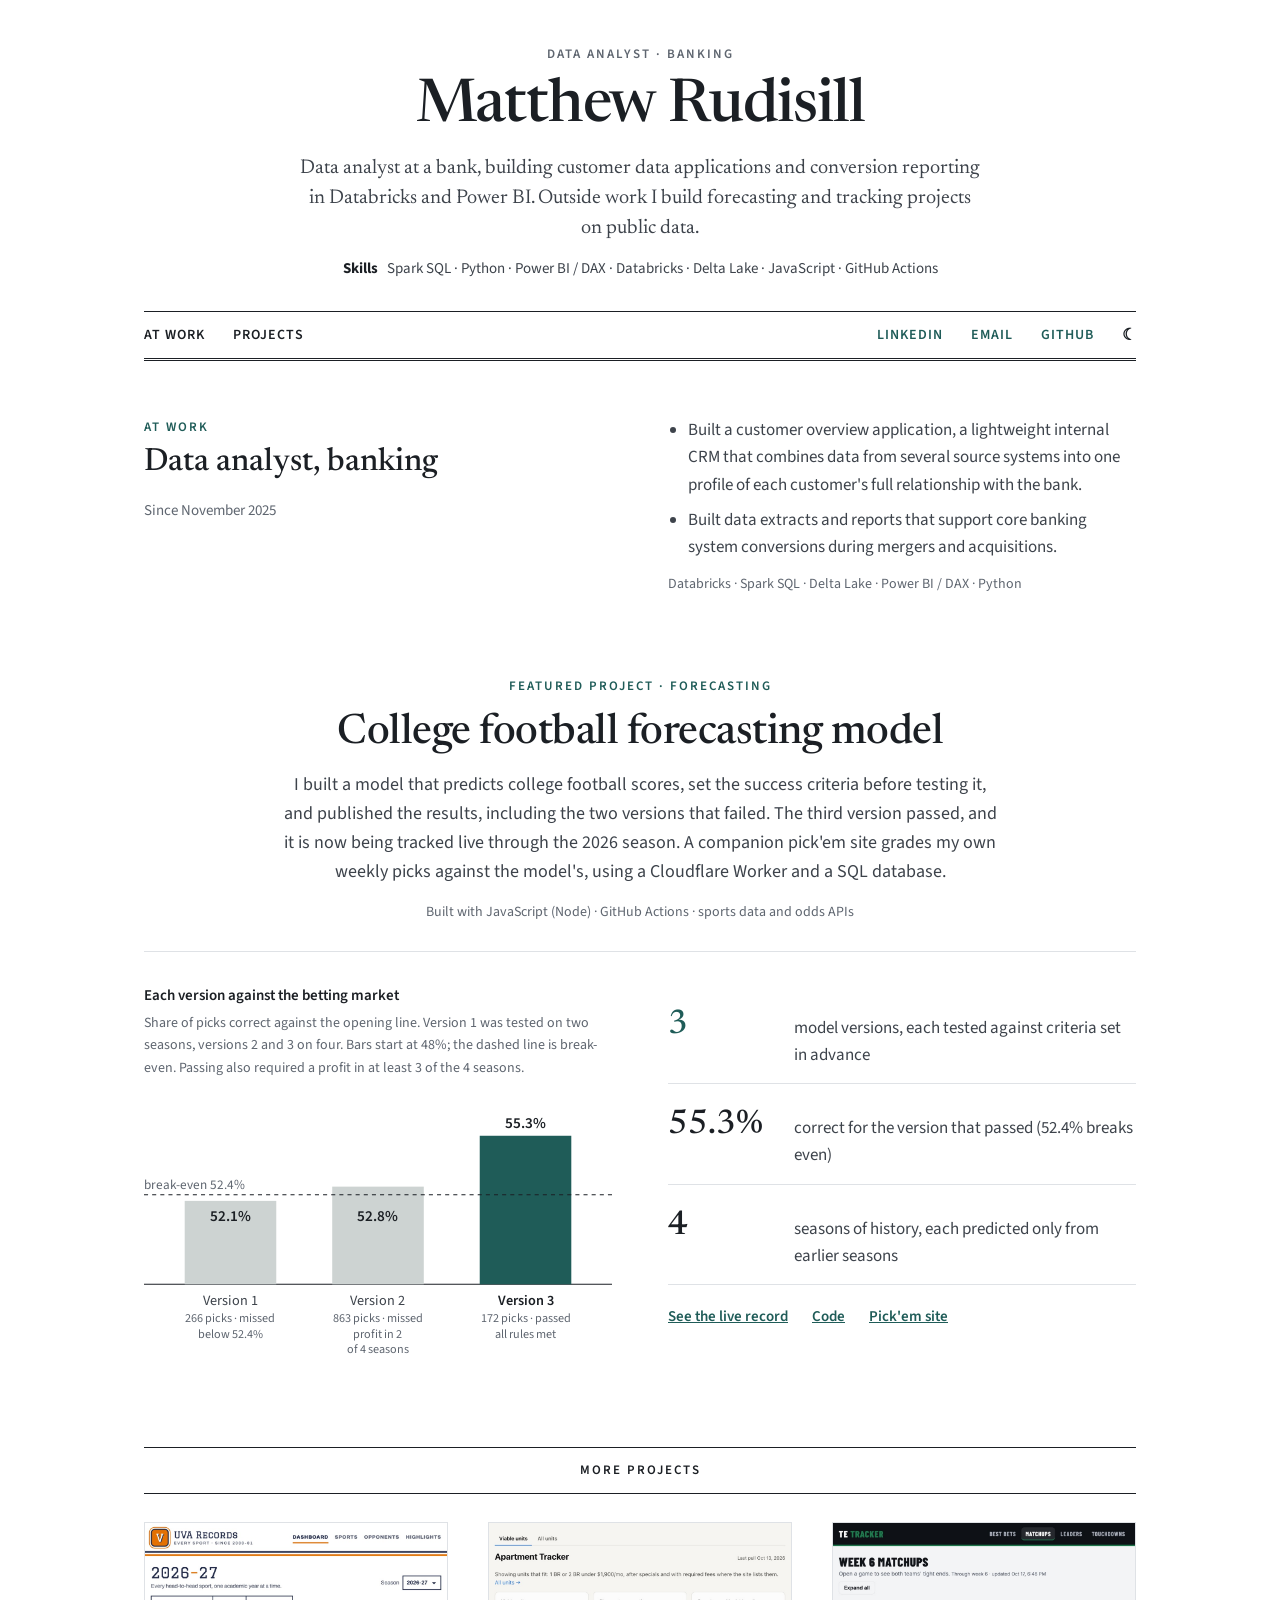
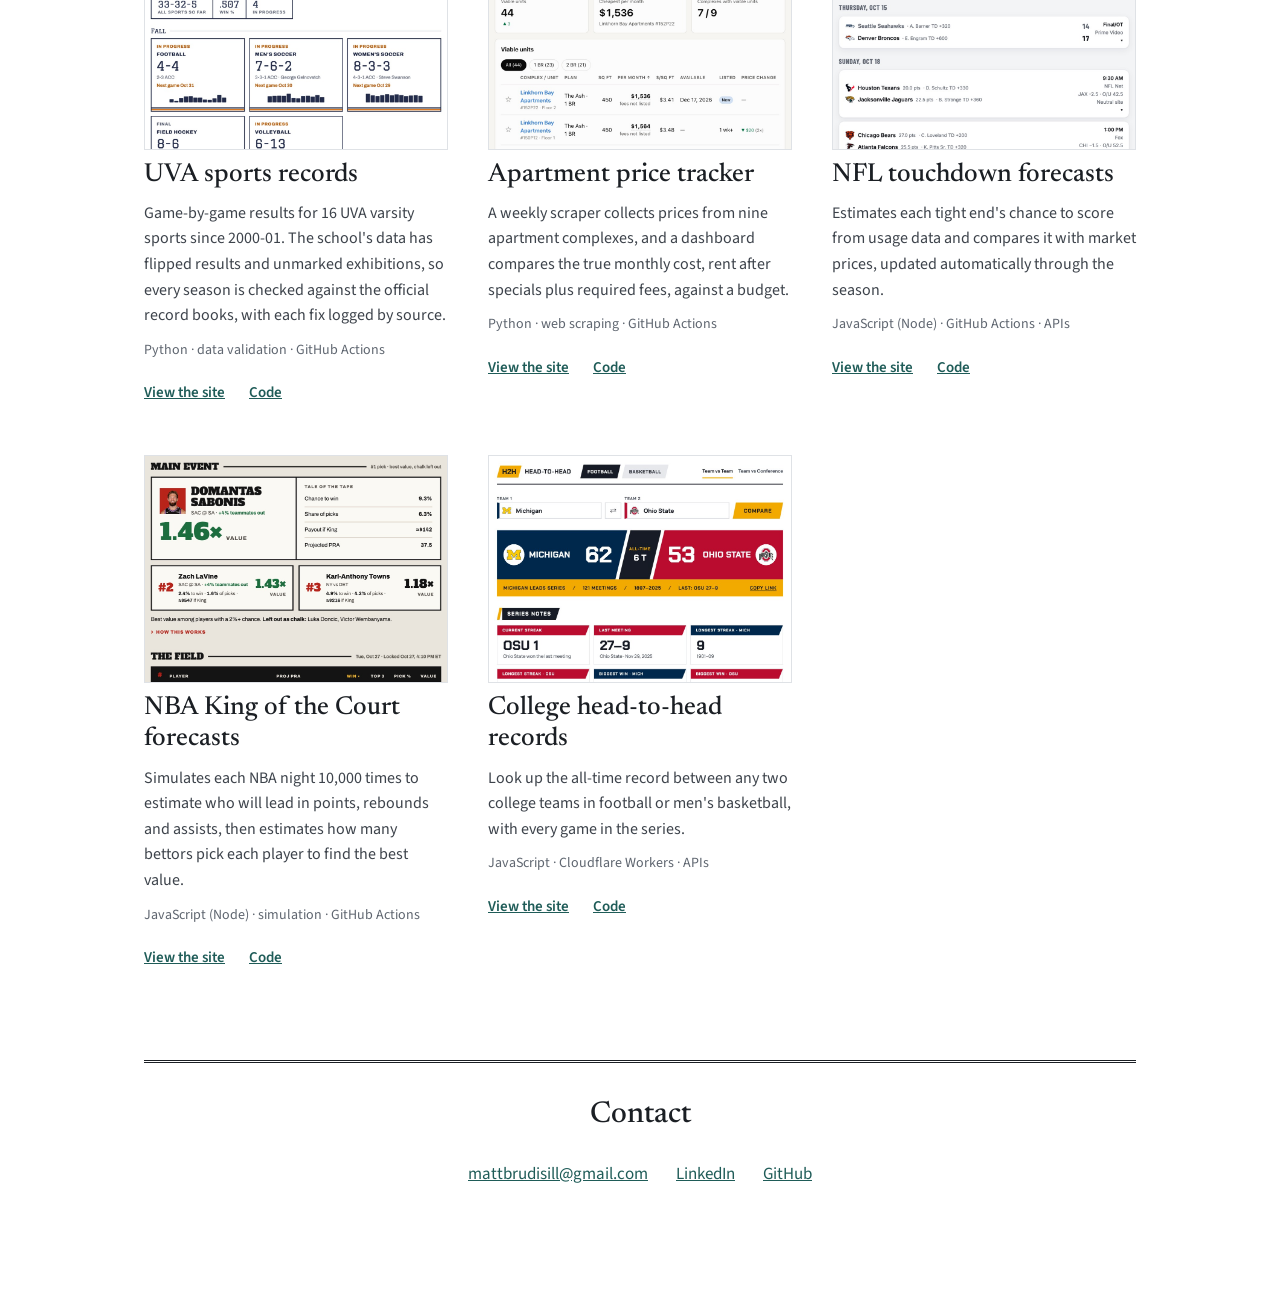
==== commit aeaca1bf: "feat(featured): mention the beat-the-model pick'em site It's the most technical new project (Worker," ====
--- a/index.html
+++ b/index.html
@@ -117,17 +117,6 @@
           </article>
 
           <article class="card">
-            <a class="shot" href="https://mattrudy13.github.io/out-and-about/"><img src="img/out-and-about.jpg" width="1000" height="750" loading="lazy" alt="Out &amp; About events page: filters for music, theater, art and markets, then the next day's concerts with time, venue and city"></a>
-            <h3>Local events finder</h3>
-            <p>Combines concert, theater, art and farmers market listings for Virginia Beach and Norfolk from six sources into one page. The same show often appears in two feeds under different names, so listings are matched on date, title and venue before merging.</p>
-            <p class="stack">JavaScript (Node) · data integration · GitHub Actions</p>
-            <div class="links">
-              <a href="https://mattrudy13.github.io/out-and-about/">View the site</a>
-              <a href="https://github.com/mattrudy13/out-and-about">Code</a>
-            </div>
-          </article>
-
-          <article class="card">
             <a class="shot" href="https://mattrudy13.github.io/apartments/"><img src="img/apartments.jpg" width="1000" height="750" loading="lazy" alt="Apartment tracker dashboard listing units under budget, cheapest first"></a>
             <h3>Apartment price tracker</h3>
             <p>A weekly scraper collects prices from nine apartment complexes, and a dashboard compares the true monthly cost, rent after specials plus required fees, against a budget.</p>
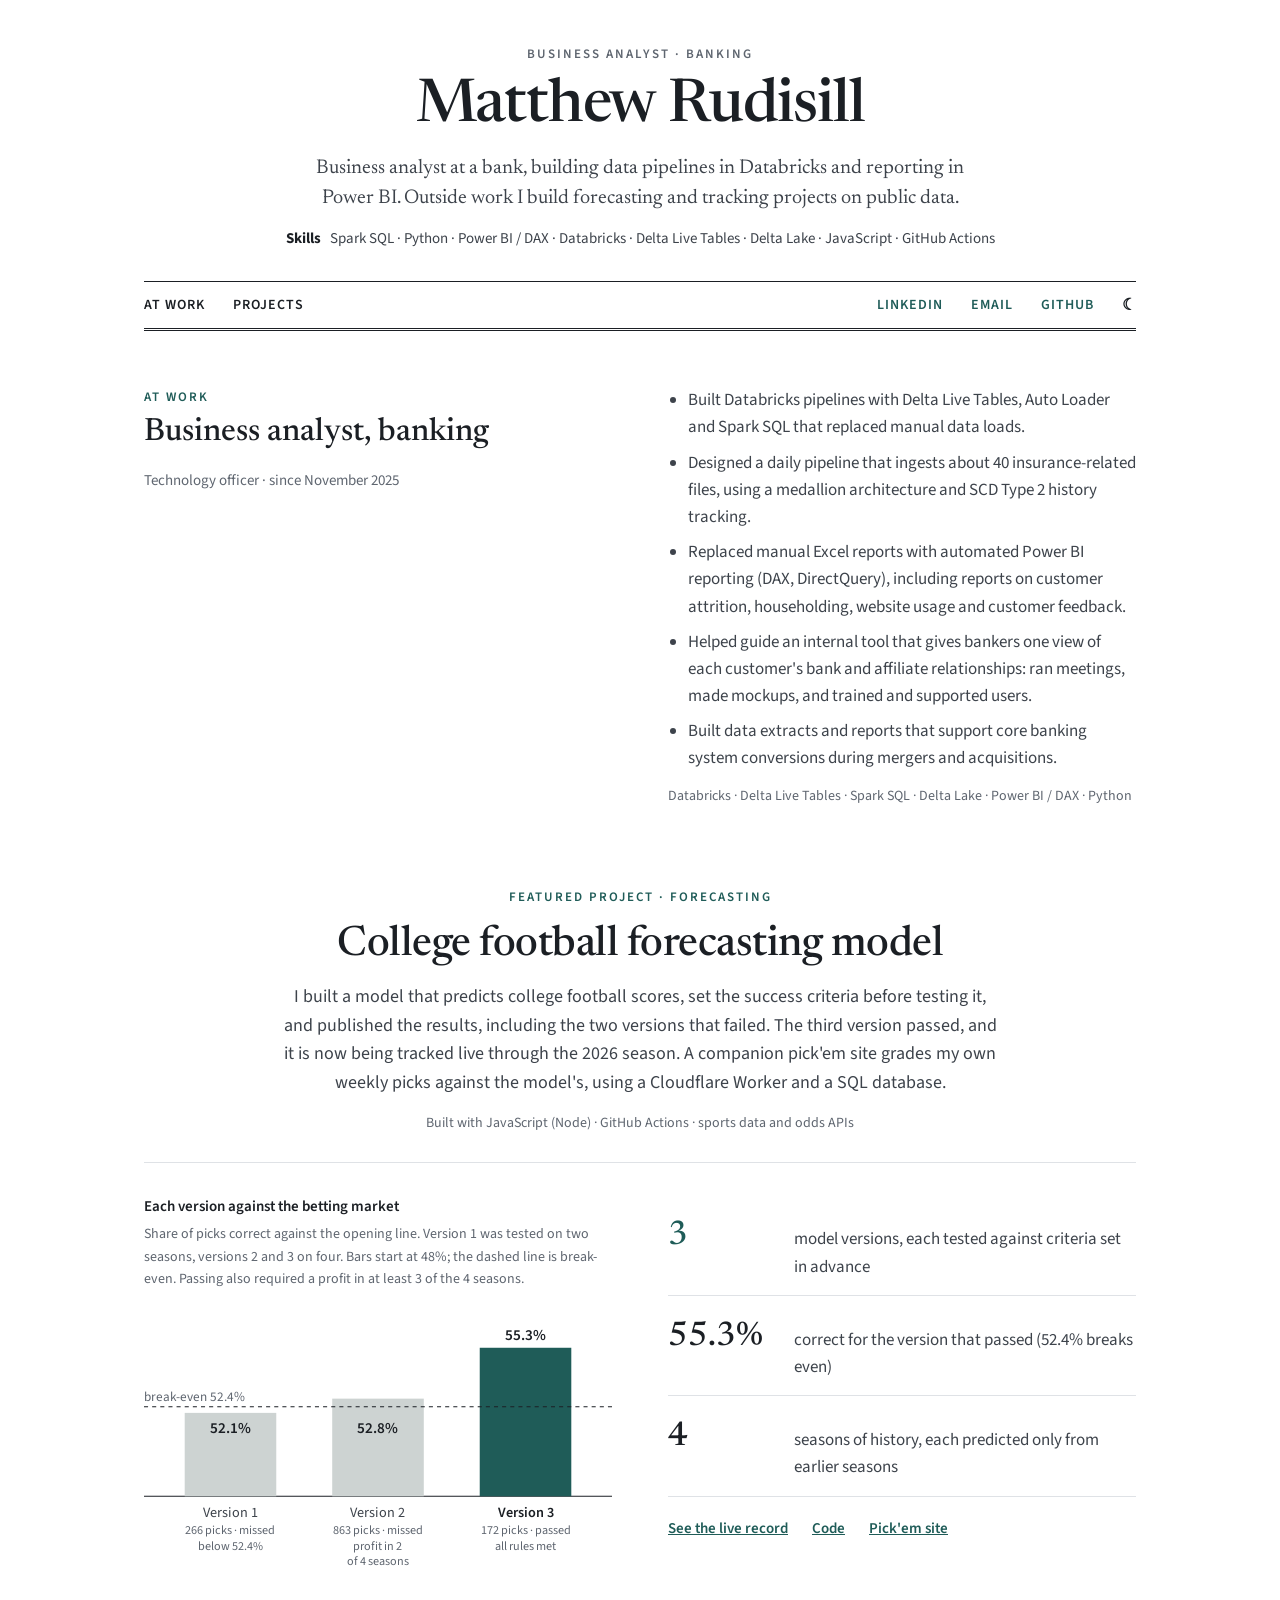
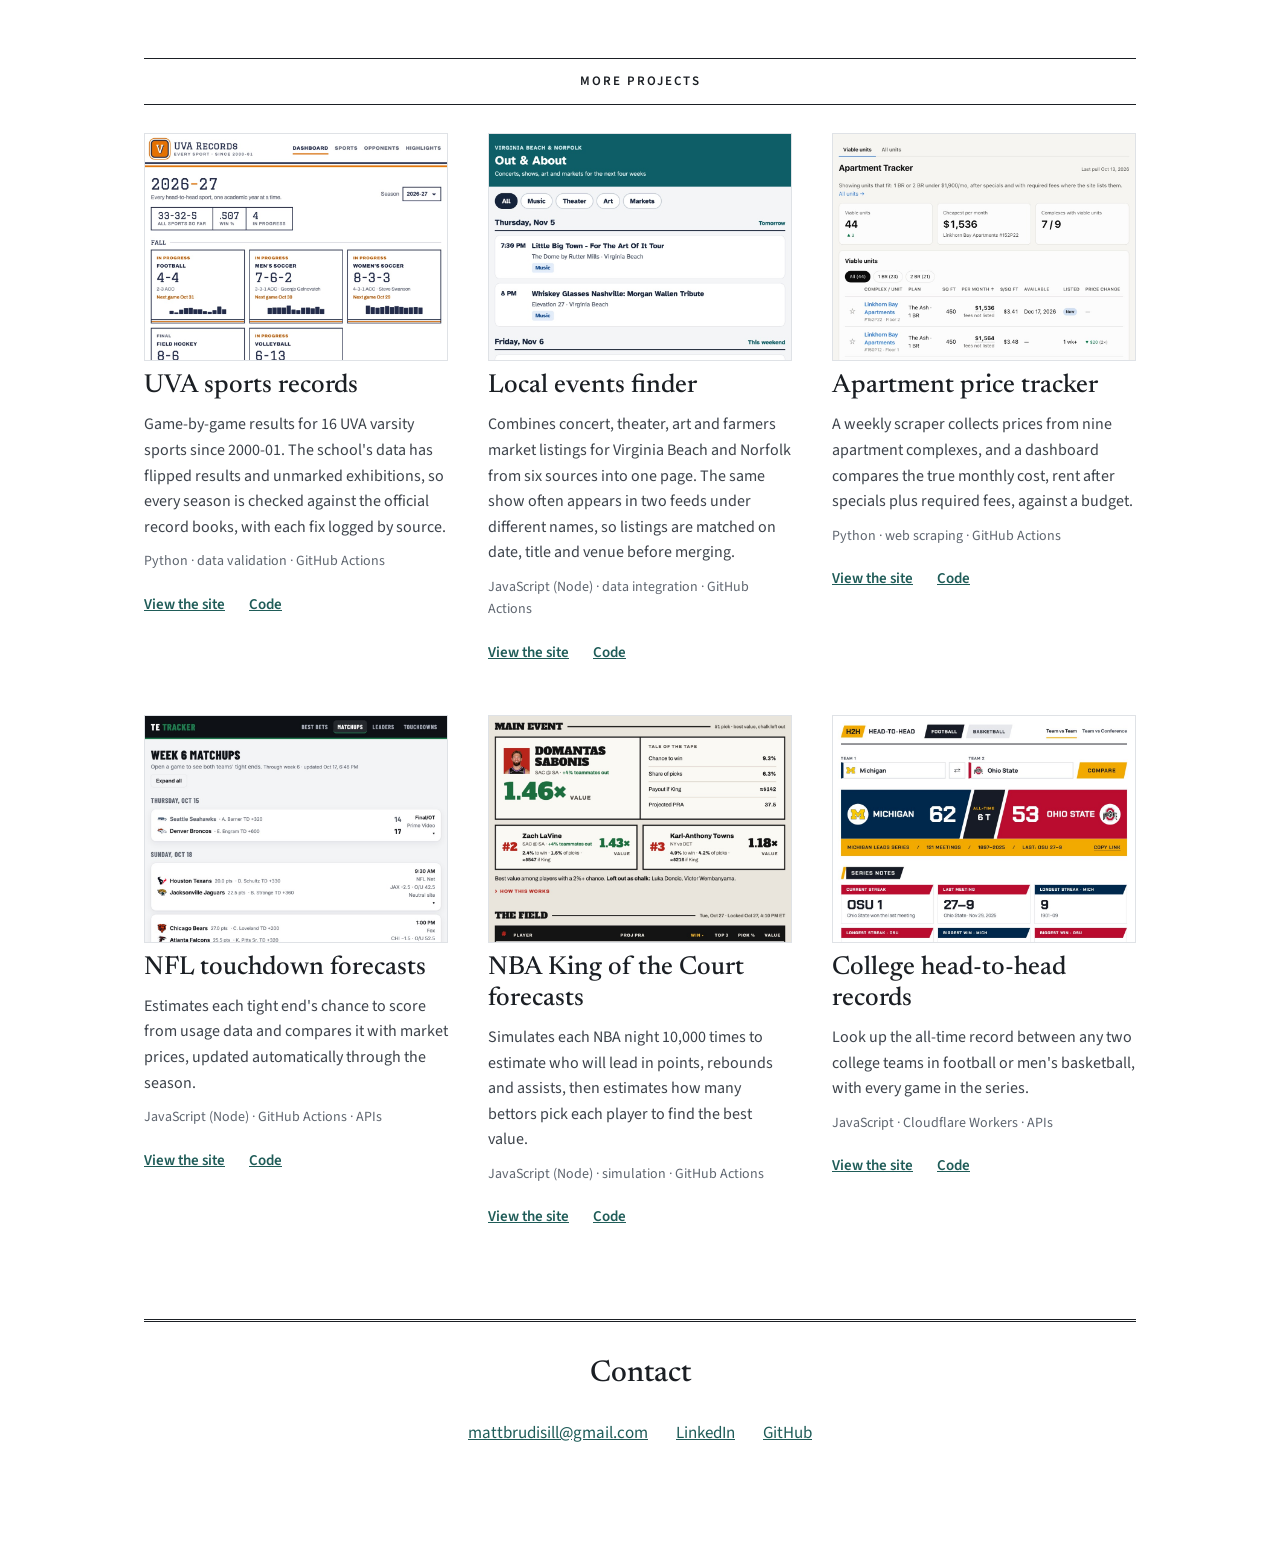
==== commit 98b47519: "feat(work): match the at-work section to the resume The site said data analyst and that I built the " ====
--- a/index.html
+++ b/index.html
@@ -3,8 +3,8 @@
 <head>
   <meta charset="utf-8">
   <meta name="viewport" content="width=device-width, initial-scale=1">
-  <title>Matthew Rudisill · Data analyst</title>
-  <meta name="description" content="Matthew Rudisill, data analyst in banking. Spark SQL, Python, Power BI, Databricks and Delta Lake, plus forecasting and data projects built on public data.">
+  <title>Matthew Rudisill · Business analyst</title>
+  <meta name="description" content="Matthew Rudisill, business analyst in banking. Databricks pipelines, Spark SQL, Python, Power BI and Delta Lake, plus forecasting and data projects built on public data.">
   <link rel="icon" href="favicon.svg" type="image/svg+xml">
   <link rel="preconnect" href="https://fonts.googleapis.com">
   <link rel="preconnect" href="https://fonts.gstatic.com" crossorigin>
@@ -18,10 +18,10 @@
 <body>
   <div class="wrap">
     <header class="masthead" id="top">
-      <p class="label">Data analyst · Banking</p>
+      <p class="label">Business analyst · Banking</p>
       <h1>Matthew Rudisill</h1>
-      <p class="lede">Data analyst at a bank, building customer data applications and conversion reporting in Databricks and Power BI. Outside work I build forecasting and tracking projects on public data.</p>
-      <p class="skills"><strong>Skills</strong> Spark SQL · Python · Power BI / DAX · Databricks · Delta Lake · JavaScript · GitHub Actions</p>
+      <p class="lede">Business analyst at a bank, building data pipelines in Databricks and reporting in Power BI. Outside work I build forecasting and tracking projects on public data.</p>
+      <p class="skills"><strong>Skills</strong> Spark SQL · Python · Power BI / DAX · Databricks · Delta Live Tables · Delta Lake · JavaScript · GitHub Actions</p>
       <nav class="bar-nav" aria-label="Main">
         <div class="sections">
           <a href="#work">At work</a>
@@ -40,15 +40,18 @@
       <section class="work" id="work">
         <div class="work-head">
           <p class="label accent">At work</p>
-          <h2>Data analyst, banking</h2>
-          <p class="stack">Since November 2025</p>
+          <h2>Business analyst, banking</h2>
+          <p class="stack">Technology officer · since November 2025</p>
         </div>
         <div>
           <ul>
-            <li>Built a customer overview application, a lightweight internal CRM that combines data from several source systems into one profile of each customer's full relationship with the bank.</li>
+            <li>Built Databricks pipelines with Delta Live Tables, Auto Loader and Spark SQL that replaced manual data loads.</li>
+            <li>Designed a daily pipeline that ingests about 40 insurance-related files, using a medallion architecture and SCD Type 2 history tracking.</li>
+            <li>Replaced manual Excel reports with automated Power BI reporting (DAX, DirectQuery), including reports on customer attrition, householding, website usage and customer feedback.</li>
+            <li>Helped guide an internal tool that gives bankers one view of each customer's bank and affiliate relationships: ran meetings, made mockups, and trained and supported users.</li>
             <li>Built data extracts and reports that support core banking system conversions during mergers and acquisitions.</li>
           </ul>
-          <p class="stack">Databricks · Spark SQL · Delta Lake · Power BI / DAX · Python</p>
+          <p class="stack">Databricks · Delta Live Tables · Spark SQL · Delta Lake · Power BI / DAX · Python</p>
         </div>
       </section>
 
@@ -117,6 +120,17 @@
           </article>
 
           <article class="card">
+            <a class="shot" href="https://mattrudy13.github.io/out-and-about/"><img src="img/out-and-about.jpg" width="1000" height="750" loading="lazy" alt="Out &amp; About events page: filters for music, theater, art and markets, then the next day's concerts with time, venue and city"></a>
+            <h3>Local events finder</h3>
+            <p>Combines concert, theater, art and farmers market listings for Virginia Beach and Norfolk from six sources into one page. The same show often appears in two feeds under different names, so listings are matched on date, title and venue before merging.</p>
+            <p class="stack">JavaScript (Node) · data integration · GitHub Actions</p>
+            <div class="links">
+              <a href="https://mattrudy13.github.io/out-and-about/">View the site</a>
+              <a href="https://github.com/mattrudy13/out-and-about">Code</a>
+            </div>
+          </article>
+
+          <article class="card">
             <a class="shot" href="https://mattrudy13.github.io/apartments/"><img src="img/apartments.jpg" width="1000" height="750" loading="lazy" alt="Apartment tracker dashboard listing units under budget, cheapest first"></a>
             <h3>Apartment price tracker</h3>
             <p>A weekly scraper collects prices from nine apartment complexes, and a dashboard compares the true monthly cost, rent after specials plus required fees, against a budget.</p>
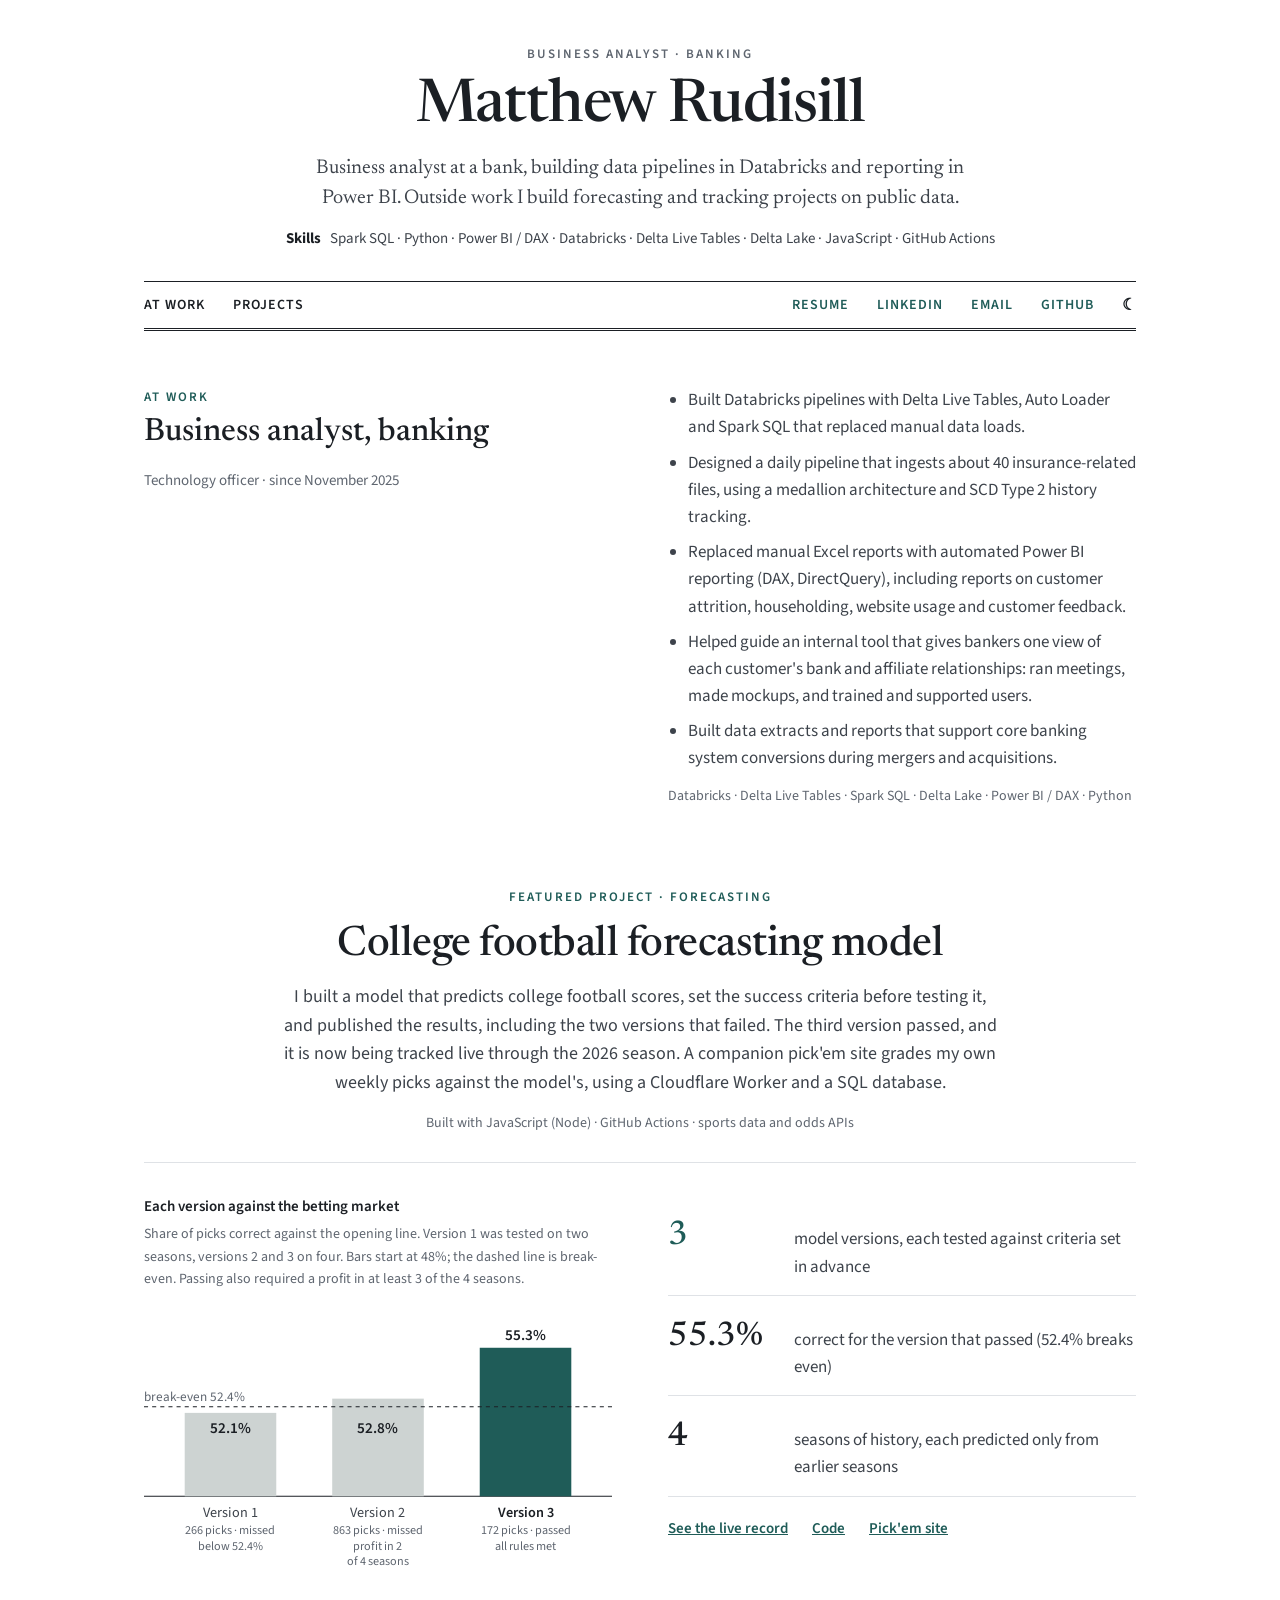
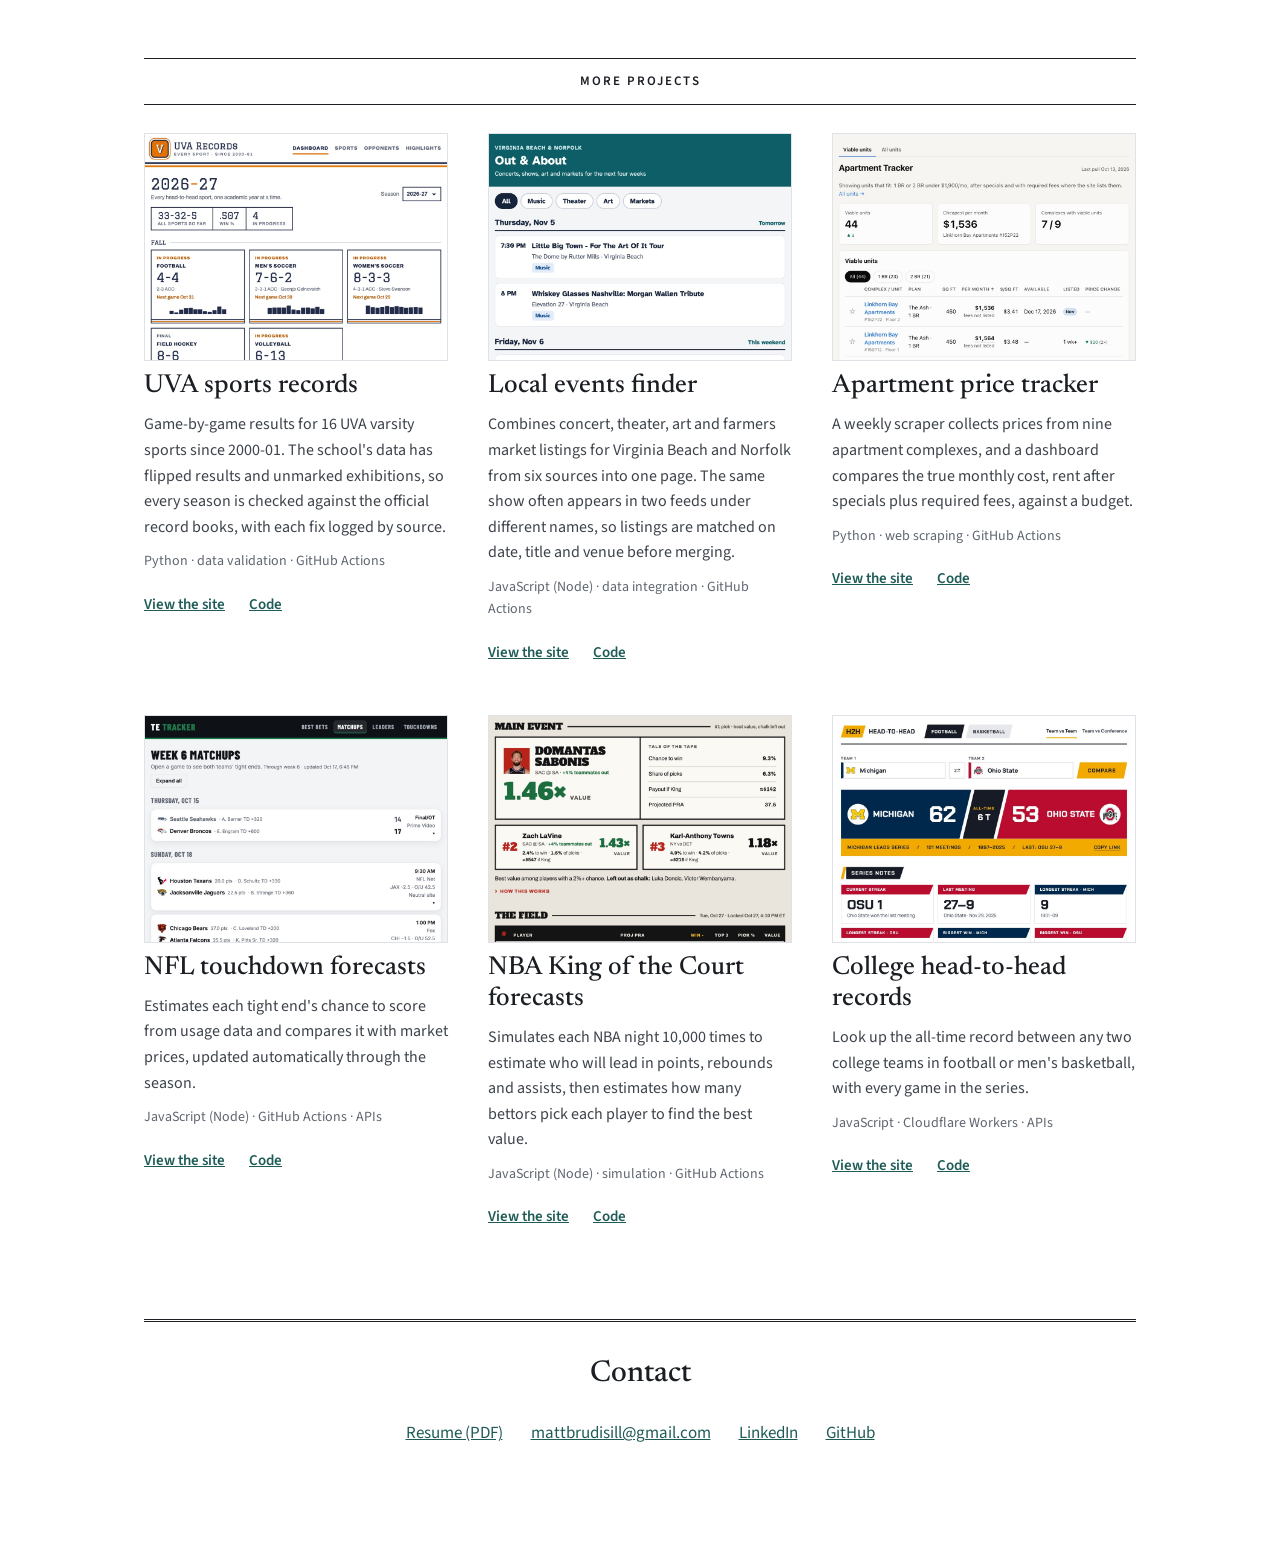
==== commit 63ecb4d0: "feat(contact): link the resume PDF The web copy has no phone or email, only LinkedIn, so scrapers ca" ====
--- a/index.html
+++ b/index.html
@@ -28,6 +28,7 @@
           <a href="#featured">Projects</a>
         </div>
         <div class="contact-links">
+          <a href="Matthew-Rudisill-Resume.pdf">Resume</a>
           <a href="https://www.linkedin.com/in/matthew-rudisill/">LinkedIn</a>
           <a href="mailto:mattbrudisill@gmail.com">Email</a>
           <a href="https://github.com/mattrudy13">GitHub</a>
@@ -179,6 +180,7 @@
       <section class="contact" id="contact">
         <h2>Contact</h2>
         <div class="links">
+          <a href="Matthew-Rudisill-Resume.pdf">Resume (PDF)</a>
           <a href="mailto:mattbrudisill@gmail.com">mattbrudisill@gmail.com</a>
           <a href="https://www.linkedin.com/in/matthew-rudisill/">LinkedIn</a>
           <a href="https://github.com/mattrudy13">GitHub</a>
--- a/style.css
+++ b/style.css
@@ -141,6 +141,9 @@
   h1 { font-size: 42px; }
   .lede { font-size: 18px; }
   .bar-nav { justify-content: center; }
+  /* Four contact links plus the toggle don't fit one phone row at full padding; center any wrap so it lines up under At work · Projects. */
+  .bar-nav div { justify-content: center; }
+  .bar-nav a, .theme-btn { padding-left: 7px; padding-right: 7px; }
   .bar-nav .sections a:first-child { padding-left: 14px; }
   .bar-nav .contact-links > :last-child { padding-right: 14px; }
   main { padding-top: 44px; gap: 64px; }
